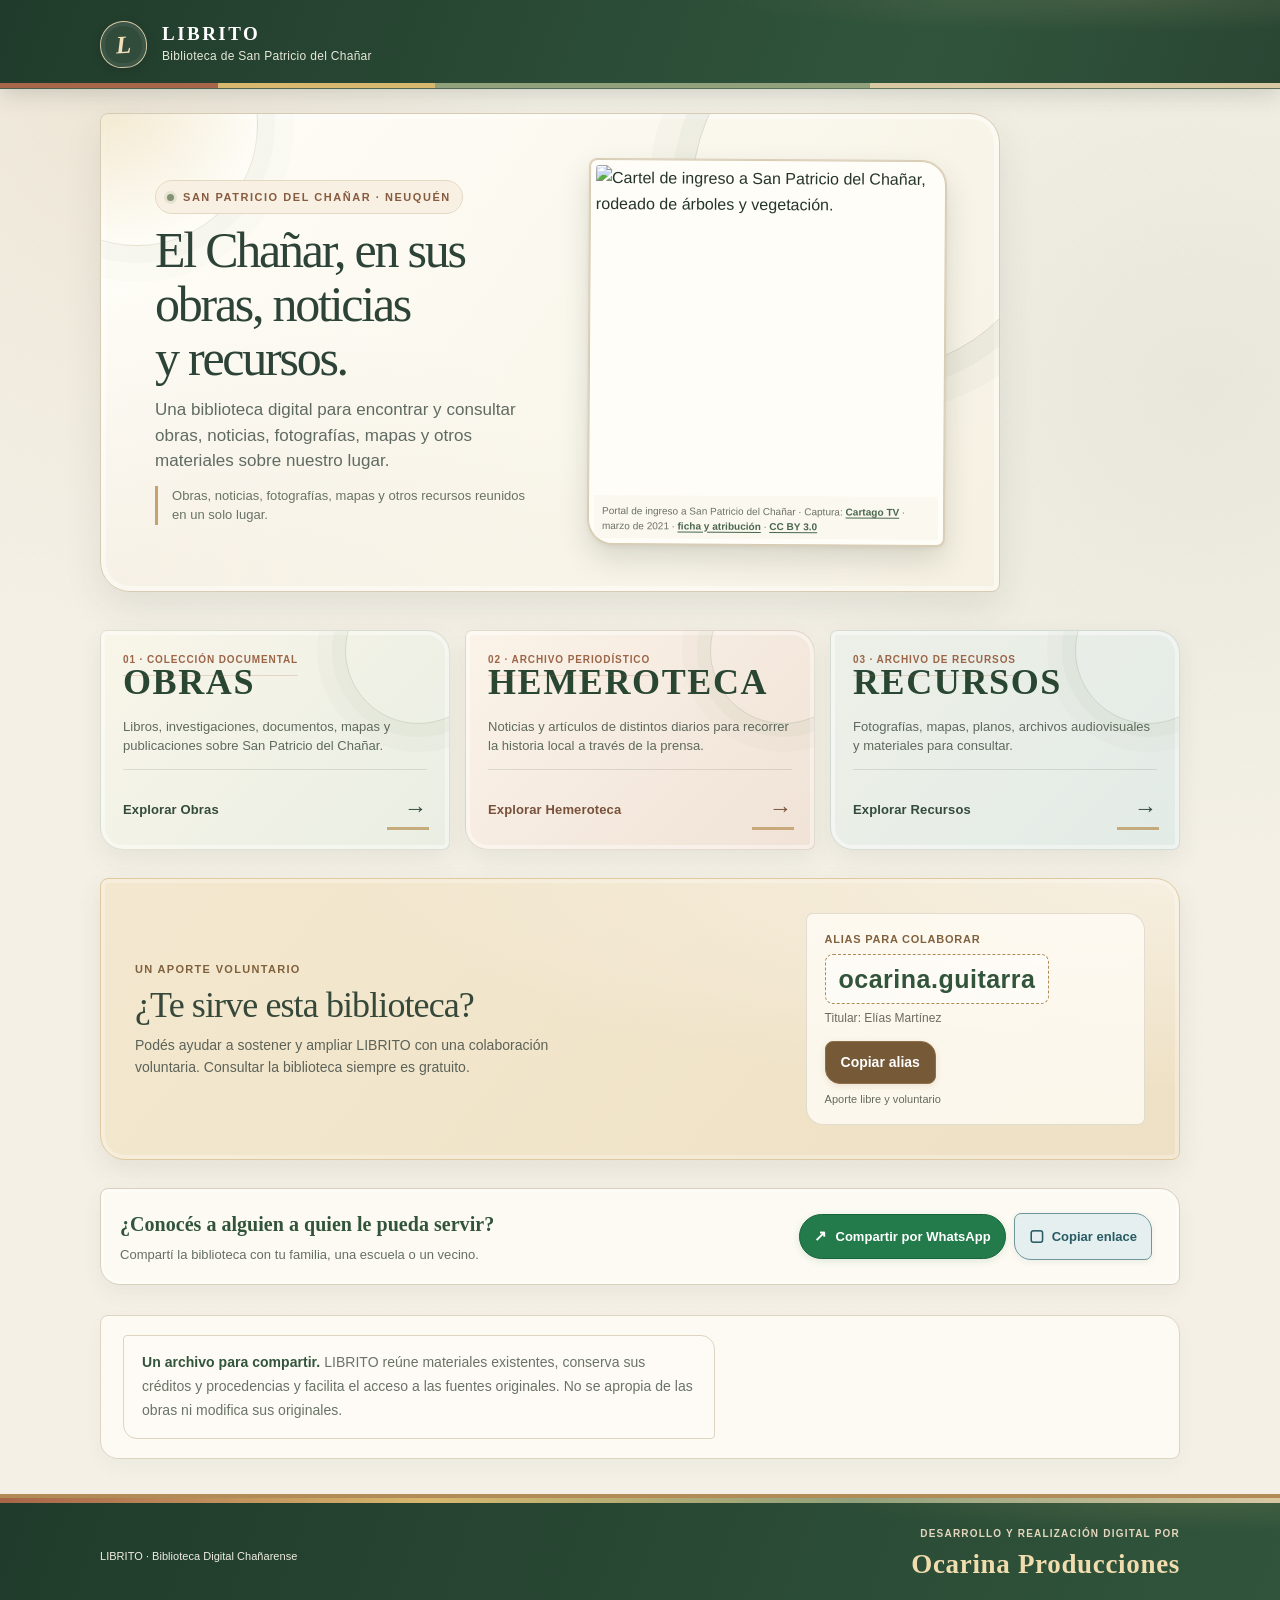
==== index.html @ 93646cc9 "Quitar sección de uso escolar de la portada" ====
<!doctype html>
<html lang="es">
<head>
<meta charset="utf-8">
<meta name="viewport" content="width=device-width, initial-scale=1">
<meta name="theme-color" content="#f3efe4">
<meta name="description" content="LIBRITO reúne obras, noticias, fotografías, mapas y otros recursos sobre San Patricio del Chañar. Un archivo abierto para familias, escuelas y comunidad.">
<meta property="og:type" content="website">
<meta property="og:locale" content="es_AR">
<meta property="og:site_name" content="LIBRITO · Biblioteca Digital Chañarense">
<meta property="og:title" content="LIBRITO · Biblioteca de San Patricio del Chañar">
<meta property="og:description" content="Documentos, investigaciones, mapas y memoria periodística de San Patricio del Chañar, reunidos en un solo lugar.">
<meta property="og:url" content="https://eliasmartinezcultural-glitch.github.io/LIBRITO/">
<meta property="og:image" content="https://upload.wikimedia.org/wikipedia/commons/b/bf/San_Patricio_del_Cha%C3%B1ar.png">
<meta name="twitter:card" content="summary_large_image">
<meta name="color-scheme" content="light">
<title>LIBRITO · Biblioteca de San Patricio del Chañar</title>
<link rel="stylesheet" href="web/estilos.css?v=20261119-recursos2">
</head>
<body class="inicio">
<a class="salto" href="#contenido">Saltar al contenido</a>
<header class="encabezado"><div class="contenedor encabezado-interior">
<a class="marca" href="./" aria-label="LIBRITO, inicio"><span class="marca-dibujo" aria-hidden="true">L</span><span><strong>LIBRITO</strong><small>Biblioteca de San Patricio del Chañar</small></span></a>
</div></header>
<main class="contenedor" id="contenido">
<section class="presentacion inicio-presentacion" aria-labelledby="titulo-principal">
<div class="inicio-hero-grid">
<div class="inicio-hero-copy">
<p class="lugar">SAN PATRICIO DEL CHAÑAR · NEUQUÉN</p>
<h1 id="titulo-principal">El Chañar, en sus obras, noticias y recursos.</h1>
<p class="bajada">Una biblioteca digital para encontrar y consultar obras, noticias, fotografías, mapas y otros materiales sobre nuestro lugar.</p>
<p class="inicio-hero-nota">Obras, noticias, fotografías, mapas y otros recursos reunidos en un solo lugar.</p>
</div>
<figure class="inicio-hero-foto">
<img src="https://upload.wikimedia.org/wikipedia/commons/b/bf/San_Patricio_del_Cha%C3%B1ar.png" alt="Cartel de ingreso a San Patricio del Chañar, rodeado de árboles y vegetación." width="1360" height="675" fetchpriority="high" decoding="async">
<figcaption>Portal de ingreso a San Patricio del Chañar · Captura: <a href="https://www.youtube.com/watch?v=_CvmXUvndnc&amp;t=220s" target="_blank" rel="noopener">Cartago TV</a> · marzo de 2021 · <a href="https://commons.wikimedia.org/wiki/File:San_Patricio_del_Chañar.png" target="_blank" rel="noopener">ficha y atribución</a> · <a href="https://creativecommons.org/licenses/by/3.0/" target="_blank" rel="noopener">CC BY 3.0</a></figcaption>
</figure>
</div>
</section>

<nav class="puertas puertas-principales" aria-label="Elegí qué querés consultar">
<a class="puerta puerta-obras" href="obras.html">
<span class="puerta-numero">01 · COLECCIÓN DOCUMENTAL</span>
<span class="puerta-titulo">OBRAS</span>
<span class="puerta-ayuda">Libros, investigaciones, documentos, mapas y publicaciones sobre San Patricio del Chañar.</span>
<span class="puerta-entrada">Explorar Obras <span aria-hidden="true">→</span></span>
</a>
<a class="puerta puerta-hemeroteca" href="hemeroteca.html">
<span class="puerta-numero">02 · ARCHIVO PERIODÍSTICO</span>
<span class="puerta-titulo">HEMEROTECA</span>
<span class="puerta-ayuda">Noticias y artículos de distintos diarios para recorrer la historia local a través de la prensa.</span>
<span class="puerta-entrada">Explorar Hemeroteca <span aria-hidden="true">→</span></span>
</a>
<a class="puerta puerta-recursos" href="recursos.html">
<span class="puerta-numero">03 · ARCHIVO DE RECURSOS</span>
<span class="puerta-titulo">RECURSOS</span>
<span class="puerta-ayuda">Fotografías, mapas, planos, archivos audiovisuales y materiales para consultar.</span>
<span class="puerta-entrada">Explorar Recursos <span aria-hidden="true">→</span></span>
</a>
</nav>




<section class="donativo" aria-labelledby="titulo-donativo">
<div class="donativo-texto">
<p class="donativo-sobrelinea">UN APORTE VOLUNTARIO</p>
<h2 id="titulo-donativo">¿Te sirve esta biblioteca?</h2>
<p>Podés ayudar a sostener y ampliar LIBRITO con una colaboración voluntaria. Consultar la biblioteca siempre es gratuito.</p>
</div>
<div class="donativo-datos">
<span class="donativo-etiqueta">Alias para colaborar</span>
<strong class="donativo-alias" id="alias-donativo">ocarina.guitarra</strong>
<span class="donativo-titular">Titular: Elías Martínez</span>
<button class="donativo-copiar" type="button" id="copiar-alias" aria-describedby="estado-copia">Copiar alias</button>
<span class="donativo-estado" id="estado-copia" role="status" aria-live="polite">Aporte libre y voluntario</span>
</div>
</section>



<section class="compartir-portada" aria-label="Compartir LIBRITO">
  <div><strong>¿Conocés a alguien a quien le pueda servir?</strong><span>Compartí la biblioteca con tu familia, una escuela o un vecino.</span></div>
  <div class="compartir-portada-acciones"><a class="boton-compartir whatsapp" href="https://wa.me/?text=Te%20comparto%20LIBRITO%2C%20la%20Biblioteca%20Digital%20Cha%C3%B1arense.%20Re%C3%BAne%20documentos%2C%20mapas%2C%20investigaciones%20y%20noticias%20sobre%20San%20Patricio%20del%20Cha%C3%B1ar%2C%20respetando%20sus%20cr%C3%A9ditos%20y%20fuentes%20originales.%20La%20consulta%20es%20gratuita%3A%20https%3A%2F%2Feliasmartinezcultural-glitch.github.io%2FLIBRITO%2F" target="_blank" rel="noopener noreferrer">Compartir por WhatsApp</a><button class="boton-compartir copiar" type="button" data-copiar-url="https://eliasmartinezcultural-glitch.github.io/LIBRITO/">Copiar enlace</button><span class="estado-copiar" aria-live="polite"></span></div>
</section>
<section class="nota-biblioteca nota-inicio" aria-label="Cómo funciona LIBRITO">
<p><strong>Un archivo para compartir.</strong> LIBRITO reúne materiales existentes, conserva sus créditos y procedencias y facilita el acceso a las fuentes originales. No se apropia de las obras ni modifica sus originales.</p>
</section>
</main>
<footer class="pie"><div class="contenedor pie-interior"><span>LIBRITO · Biblioteca Digital Chañarense</span><span class="pie-creditos"><strong>Desarrollo y realización digital por</strong><b>Ocarina Producciones</b></span></div></footer>
<script src="web/compartir.js?v=20261119-escuelas-compartir1"></script>
<script>
(() => {
  const button = document.getElementById("copiar-alias");
  const alias = document.getElementById("alias-donativo");
  const status = document.getElementById("estado-copia");
  if (!button || !alias || !status) return;
  button.addEventListener("click", async () => {
    const value = alias.textContent.trim();
    try {
      if (navigator.clipboard && window.isSecureContext) {
        await navigator.clipboard.writeText(value);
      } else {
        const field = document.createElement("textarea");
        field.value = value;
        field.setAttribute("readonly", "");
        field.style.position = "fixed";
        field.style.opacity = "0";
        document.body.appendChild(field);
        field.select();
        const copied = document.execCommand("copy");
        field.remove();
        if (!copied) throw new Error("copy unavailable");
      }
      status.textContent = "Alias copiado. ¡Gracias por acompañar LIBRITO!";
    } catch (_) {
      status.textContent = "Podés seleccionar el alias y copiarlo manualmente.";
    }
  });
})();
</script>
</body></html>
---- web/estilos.css ----
:root{
  --papel:#f4f0e6;--papel-claro:#fbf8f0;--blanco:#fffdf8;
  --tinta:#26372d;--verde:#355c43;--verde-oscuro:#203b2b;
  --verde-suave:#e4eadf;--oliva:#788466;--tierra:#a96745;
  --tierra-claro:#f1e3d7;--oro:#d6b779;--suave:#687269;
  --linea:#ded8c9;--sombra:0 12px 32px rgba(47,57,43,.08);
  --serif:Georgia,"Times New Roman",serif;--sans:Arial,Helvetica,sans-serif
}
*{box-sizing:border-box}
html{scroll-behavior:smooth;scroll-padding-top:22px}
body{margin:0;background:var(--papel);color:var(--tinta);font:17px/1.55 var(--sans);background-image:radial-gradient(rgba(92,105,77,.075) .7px,transparent .7px);background-size:13px 13px}
a{color:var(--verde)}
button,input{font:inherit}
:focus-visible{outline:3px solid #bd754d;outline-offset:4px}
.contenedor{width:min(100% - 48px,1040px);margin-inline:auto}
.salto{position:absolute;left:-10000px;top:8px;z-index:30;padding:12px 16px;background:white;color:#111}
.salto:focus{left:8px}
.encabezado{position:relative;z-index:5;background:var(--verde-oscuro);color:white;box-shadow:0 4px 18px rgba(20,40,28,.15)}
.encabezado:after{content:"";position:absolute;left:0;right:0;bottom:0;height:4px;background:linear-gradient(90deg,var(--tierra) 0 18%,var(--oro) 18% 36%,#81906e 36% 100%)}
.encabezado-interior{min-height:82px;display:flex;align-items:center}
.marca{display:flex;align-items:center;gap:14px;color:white;text-decoration:none}
.marca-dibujo{width:48px;height:48px;border:1px solid rgba(245,232,203,.75);border-radius:15px 15px 15px 4px;display:grid;place-items:center;color:#f3dfb9;font:italic 31px var(--serif);box-shadow:inset 0 0 0 4px rgba(255,255,255,.06);transform:rotate(-3deg)}
.marca strong{display:block;font:700 24px/1 var(--serif);letter-spacing:.09em}
.marca small{display:block;margin-top:5px;color:#e0e8dd;font-size:12px;letter-spacing:.025em}
.presentacion{position:relative;isolation:isolate;overflow:hidden;margin:30px 0 22px;padding:clamp(30px,6vw,66px);border:1px solid #d7d0bd;border-radius:5px 34px 5px 34px;background:linear-gradient(115deg,rgba(255,253,247,.97),rgba(246,241,226,.92)),var(--papel-claro);box-shadow:var(--sombra)}
.presentacion:before{content:"";position:absolute;z-index:-1;right:-55px;top:-105px;width:360px;height:360px;border:1px solid rgba(80,105,75,.16);border-radius:50%;box-shadow:0 0 0 22px rgba(80,105,75,.035),0 0 0 48px rgba(80,105,75,.025)}
.presentacion:after{content:"";position:absolute;z-index:-1;right:45px;bottom:-75px;width:180px;height:180px;border-radius:50%;background:radial-gradient(circle at 35% 35%,rgba(214,183,121,.27),rgba(214,183,121,0) 70%)}
.lugar,.sobrelinea{margin:0 0 10px;color:var(--tierra);font-size:11px;font-weight:800;letter-spacing:.16em}
h1,h2,h3,p{margin-top:0}
h1{max-width:720px;margin-bottom:16px;color:var(--verde-oscuro);font:normal clamp(38px,6vw,62px)/1.04 var(--serif);letter-spacing:-.035em}
.bajada{max-width:620px;margin-bottom:17px;color:#566257;font:normal clamp(16px,2vw,19px)/1.6 var(--sans)}
.regla{max-width:680px;margin:0;padding:12px 16px;border-left:3px solid var(--tierra);border-radius:0 10px 10px 0;background:rgba(233,225,207,.55);color:#4f5d52;font-size:13px}
.puertas{display:grid;grid-template-columns:repeat(4,minmax(0,1fr));gap:13px;padding:0 0 34px}
.puerta{position:relative;overflow:hidden;min-height:142px;padding:18px 17px 16px;border:1px solid #dcd4c3;border-radius:5px 20px 5px 20px;background:var(--blanco);color:var(--tinta);text-decoration:none;display:flex;flex-direction:column;align-items:flex-start;justify-content:flex-end;box-shadow:0 5px 16px rgba(47,57,43,.045);transition:transform .2s,box-shadow .2s,border-color .2s}
.puerta:before{content:"";position:absolute;right:-23px;top:-29px;width:95px;height:95px;border:1px solid rgba(77,105,76,.18);border-radius:50%;box-shadow:0 0 0 10px rgba(77,105,76,.035),0 0 0 22px rgba(77,105,76,.025)}
.puerta:after{content:"↗";position:absolute;right:15px;bottom:14px;color:#9b7857;font-size:18px;opacity:.75}
.puerta:hover{transform:translateY(-4px);box-shadow:0 13px 25px rgba(47,57,43,.1);border-color:#a8b29e}
.puerta-numero{position:absolute;top:15px;left:17px;color:var(--tierra);font-size:11px;font-weight:800;letter-spacing:.12em}
.puerta-titulo{margin-top:8px;color:var(--verde-oscuro);font:normal clamp(21px,2.5vw,27px)/1.1 var(--serif)}
.puerta-ayuda{max-width:145px;margin-top:6px;color:var(--suave);font-size:12px;line-height:1.35}
.puerta:nth-child(2){background:linear-gradient(145deg,#f8f0e3,#fffdf8)}
.puerta:nth-child(3){background:linear-gradient(145deg,#edf1e8,#fffdf8)}
.puerta:nth-child(4){background:linear-gradient(145deg,#f3e7dc,#fffdf8)}
.coleccion{padding:35px 0 48px;border-top:1px solid rgba(185,174,151,.6)}
.titulo-coleccion{display:flex;align-items:end;justify-content:space-between;gap:14px;margin-bottom:19px}
.sobrelinea{margin-bottom:6px;font-size:10px}
h2{margin:0;color:var(--verde-oscuro);font:normal clamp(30px,4vw,42px)/1.12 var(--serif);letter-spacing:-.025em}
.cantidad{display:flex;align-items:baseline;gap:6px;margin:0 0 2px;padding:8px 14px;border:1px solid var(--linea);border-radius:30px;background:var(--blanco);color:var(--suave);white-space:nowrap}
.cantidad strong{color:var(--verde);font:normal 27px/1 var(--serif)}
.cantidad span{font-size:11px}
.buscador-zona,.hemeroteca-filtros{padding:18px 19px;background:linear-gradient(120deg,#e8ebdf,#f0ecdf);border:1px solid #d4d9ca;border-radius:5px 18px 5px 18px;margin-bottom:15px}
.buscador-zona label,.hemeroteca-filtros label{display:block;margin-bottom:8px;color:var(--verde-oscuro);font:normal 19px var(--serif)}
.buscador-fila{display:flex;gap:8px}
.buscador-zona input,.hemeroteca-filtros input{width:100%;min-width:0;min-height:54px;padding:12px 16px;border:1px solid #c7cdbf;border-radius:9px;background:var(--blanco);color:var(--tinta);font-size:16px;box-shadow:inset 0 1px 2px rgba(30,50,30,.04)}
.buscador-zona input:focus,.hemeroteca-filtros input:focus{border-color:var(--verde);outline:3px solid rgba(83,117,84,.15)}
.buscador-zona input::placeholder,.hemeroteca-filtros input::placeholder{color:#7a8378;opacity:1}
.limpiar{min-width:82px;min-height:50px;padding:7px 12px;border:1px solid var(--verde);border-radius:9px;background:var(--blanco);color:var(--verde-oscuro);font-size:13px;font-weight:700;cursor:pointer}
.ayuda-busqueda{margin:7px 0 0;color:var(--suave);font-size:12px}
.contador,.hemeroteca-contador{margin:0 0 12px;color:var(--suave);font-size:12px}
.lista-documentos,.hemeroteca-lista{display:grid;grid-template-columns:repeat(2,minmax(0,1fr));gap:13px}
.grupo-titulo{grid-column:1/-1;margin:14px 0 -7px;padding:14px 0 0;color:var(--verde-oscuro);font:normal 28px/1.15 var(--serif);scroll-margin-top:15px}
.grupo-titulo:before{content:"";display:inline-block;width:23px;height:3px;margin:0 10px 7px 0;background:var(--tierra)}
.grupo-titulo.grupo-externo{margin-top:25px;padding-top:23px;border-top:1px solid var(--linea)}
.grupo-ayuda{grid-column:1/-1;margin:0 0 3px;color:var(--suave);font-size:13px}
.documento,.noticia{position:relative;min-width:0;padding:20px 19px 18px;background:var(--blanco);border:1px solid #e0dacd;border-radius:5px 18px 5px 18px;box-shadow:0 5px 18px rgba(47,57,43,.045);transition:transform .18s,box-shadow .18s}
.documento:hover,.noticia:hover{transform:translateY(-2px);box-shadow:0 12px 25px rgba(47,57,43,.09)}
.documento{border-top:3px solid var(--verde)}
.noticia{border-top:3px solid var(--tierra)}
.documento-meta,.noticia-meta{margin:0 0 9px;color:var(--tierra);font-size:10px;font-weight:800;letter-spacing:.08em;text-transform:uppercase}
.documento-titulo,.noticia h3{margin:0 0 8px;color:var(--verde-oscuro);font:normal 23px/1.18 var(--serif);overflow-wrap:anywhere}
.documento-firma{margin:0 0 8px;color:#667268;font-size:12px}
.documento-descripcion,.noticia p{margin:0 0 12px;color:#465349;font-size:13px;line-height:1.55}
.estado-acceso{margin:0 0 10px;font-size:11px;font-weight:700}
.estado-acceso.local{color:#28543a}.estado-acceso.externo{color:#80573e}
.documento-acciones{display:flex;flex-wrap:wrap;gap:8px}
.accion{display:inline-flex;align-items:center;justify-content:center;min-height:44px;padding:10px 16px;border:1px solid var(--verde);border-radius:8px;background:var(--verde);color:white;text-align:center;text-decoration:none;font-size:13px;line-height:1.25;font-weight:700;transition:background .15s,transform .15s}
.accion:hover{background:var(--verde-oscuro);transform:translateY(-1px)}
.documento-detalle{margin-top:12px;padding-top:9px;border-top:1px solid #e8e2d7}
.documento-detalle summary{min-height:34px;display:flex;align-items:center;cursor:pointer;color:#435447;font-size:12px;font-weight:700}
.documento-detalle p{margin:6px 0 0;color:var(--suave);font-size:12px;line-height:1.5;overflow-wrap:anywhere}
.documento-detalle a{color:var(--verde);font-weight:700;text-underline-offset:3px}
.estado{grid-column:1/-1;margin:0;padding:25px 18px;background:var(--blanco);border:1px dashed #cfc8b8;border-radius:6px 18px 6px 18px;color:var(--suave);font-size:14px;text-align:center}
.estado strong{display:block;margin-bottom:5px;color:var(--verde-oscuro);font:normal 21px var(--serif)}
.estado p{margin:0}
.reintentar{min-height:44px;margin-top:12px;padding:8px 16px;border:0;border-radius:8px;background:var(--verde);color:white;font-weight:700;cursor:pointer}
.hemeroteca{position:relative;margin-top:5px;padding:39px 0 43px;border-top:1px solid rgba(185,174,151,.7);scroll-margin-top:15px}
.hemeroteca:before{content:"";position:absolute;z-index:-1;inset:15px -24px 0;border-radius:5px 30px 5px 30px;background:linear-gradient(130deg,rgba(238,226,210,.65),rgba(248,244,234,.25))}
.hemeroteca-intro{max-width:690px;margin:10px 0 18px;color:var(--suave);font-size:14px}
.hemeroteca-filtros{margin-top:14px;background:linear-gradient(120deg,#f0e4d8,#f5eee4);border-color:#e0cdbd}
.hemeroteca-lista{grid-template-columns:repeat(2,minmax(0,1fr))}
.hemeroteca-nota{margin:16px 0 0;padding:12px 15px;border-left:3px solid var(--tierra);background:rgba(255,253,248,.72);color:var(--suave);font-size:12px;line-height:1.55}
.nota-biblioteca{padding:18px 0 27px;border-top:1px solid var(--linea)}
.nota-biblioteca p{max-width:780px;margin:0;padding:15px 18px;border:1px solid #ddd4c2;border-radius:4px 14px 4px 14px;background:rgba(255,253,248,.72);color:var(--suave);font-size:12px;line-height:1.55}
.nota-biblioteca strong{color:var(--verde-oscuro)}
.pie{position:relative;background:var(--verde-oscuro);color:white}
.pie:before{content:"";display:block;height:4px;background:linear-gradient(90deg,var(--tierra),var(--oro),#81906e)}
.pie-interior{min-height:72px;display:flex;align-items:center;justify-content:space-between;gap:8px;flex-wrap:wrap;padding-block:14px}
.pie-interior span{font-size:11px;color:#e9eee7}
.sin-script{margin:0;padding:15px;background:white;color:#222;text-align:center}
[hidden]{display:none!important}
@media(max-width:760px){
 .contenedor{width:min(100% - 32px,640px)}
 .presentacion{margin:20px 0 16px;padding:30px 25px;border-radius:5px 24px 5px 24px}
 .presentacion:before{right:-140px}
 h1{font-size:clamp(36px,8vw,49px)}
 .puertas{grid-template-columns:repeat(2,minmax(0,1fr));gap:10px;padding-bottom:27px}
 .puerta{min-height:125px;padding:15px}
 .puerta-titulo{font-size:24px}
 .coleccion{padding:29px 0 36px}
 .lista-documentos,.hemeroteca-lista{grid-template-columns:1fr}
 .documento,.noticia{padding:18px 17px}
 .documento-titulo,.noticia h3{font-size:22px}
 .hemeroteca{padding:31px 0 35px}
 .hemeroteca:before{inset:12px -12px 0}
}
@media(max-width:390px){
 .contenedor{width:calc(100% - 26px)}
 .encabezado-interior{min-height:72px}
 .marca-dibujo{width:42px;height:42px}
 .marca strong{font-size:22px}
 .marca small{font-size:11px}
 .presentacion{padding:25px 19px}
 h1{font-size:36px}
 .bajada{font-size:15px}
 .regla{font-size:12px;padding:10px 12px}
 .puerta{min-height:116px;padding:13px}
 .puerta-titulo{font-size:21px}
 .puerta-ayuda{font-size:11px}
 .titulo-coleccion{align-items:flex-start;flex-direction:column;gap:9px}
 .cantidad{padding:6px 12px}
 .buscador-zona,.hemeroteca-filtros{padding:14px}
 .buscador-fila{gap:5px}
 .buscador-zona input,.hemeroteca-filtros input{min-height:50px;padding-inline:12px;font-size:15px}
 .limpiar{min-width:70px}
 .documento-acciones{display:grid;grid-template-columns:1fr}
 .accion{width:100%;min-height:46px}
 .pie-interior{align-items:flex-start;flex-direction:column;gap:3px}
}
@media(prefers-reduced-motion:reduce){html{scroll-behavior:auto}*,*:before,*:after{transition:none!important;scroll-behavior:auto!important}}
@media print{
 body{background:white;color:black}
 .encabezado,.presentacion,.puertas,.buscador-zona,.hemeroteca-filtros,.contador,.hemeroteca-contador,.nota-biblioteca,.pie,.documento-acciones{display:none!important}
 .coleccion,.hemeroteca{padding:0}
 .documento,.noticia{break-inside:avoid;border:1px solid #999;margin-bottom:8px;box-shadow:none}
 .documento-detalle{display:block}
}

/* Arquitectura de dos secciones: portada y espacios independientes */
.encabezado-interior{justify-content:space-between;gap:14px}
.volver{display:inline-flex;align-items:center;justify-content:center;min-height:42px;padding:8px 14px;border:1px solid rgba(255,255,255,.35);border-radius:7px;color:#fff;text-decoration:none;font-size:13px;font-weight:700}
.volver:hover{background:rgba(255,255,255,.1)}
.inicio-presentacion{margin-top:34px;padding-block:clamp(38px,7vw,78px)}
.puertas-principales{grid-template-columns:repeat(2,minmax(0,1fr));gap:18px;padding:0 0 34px}
.puertas-principales .puerta{min-height:245px;padding:28px;border-radius:7px 30px 7px 30px}
.puertas-principales .puerta-titulo{font-size:clamp(34px,5vw,48px);margin-top:12px}
.puertas-principales .puerta-ayuda{max-width:300px;font-size:15px;line-height:1.5}
.puertas-principales .puerta-numero{top:25px;left:28px}
.puerta-entrada{display:flex;align-items:center;gap:10px;margin-top:19px;color:var(--verde);font-size:14px;font-weight:800}
.puerta-entrada span{font-size:22px;transition:transform .18s}
.puerta:hover .puerta-entrada span{transform:translateX(5px)}
.puertas-principales .puerta:after{right:26px;bottom:24px;font-size:22px;opacity:.2}
.puerta-obras{background:linear-gradient(135deg,#f8f4e9,#e9eee4)!important}
.puerta-hemeroteca{background:linear-gradient(135deg,#f7eee4,#efe2d7)!important}
.nota-inicio{margin:10px 0 34px}
.pagina-seccion{max-width:920px}
.cabecera-seccion{margin:30px 0 8px;padding:34px 0 27px;border-bottom:1px solid var(--linea)}
.cabecera-seccion h1{margin-bottom:12px;font-size:clamp(42px,7vw,60px)}
.cabecera-seccion .bajada{max-width:700px}
.pagina-seccion .coleccion{border-top:0;padding-top:28px}
.pagina-seccion .hemeroteca{margin-top:0;padding-top:28px}
.seccion-hemeroteca .cabecera-hemeroteca{border-bottom-color:#dfcbb9}
.seccion-hemeroteca .hemeroteca-filtros{background:linear-gradient(120deg,#f0e4d8,#f7f0e7);border-color:#e0cdbd}
.seccion-hemeroteca .noticia{background:#fffdfa}
.pie-interior a{color:#f3dfb9;text-underline-offset:3px}
@media(max-width:650px){
 .inicio-presentacion{margin-top:20px}
 .puertas-principales{grid-template-columns:1fr;gap:11px}
 .puertas-principales .puerta{min-height:190px;padding:23px}
 .puertas-principales .puerta-numero{top:20px;left:23px}
 .puertas-principales .puerta-titulo{font-size:36px}
 .puertas-principales .puerta-ayuda{font-size:14px}
 .cabecera-seccion{margin-top:20px;padding:25px 0 22px}
 .volver{min-height:38px;padding:7px 10px;font-size:12px}
}

/* Personalización cromática sutil: conserva la estructura y la composición existentes. */
.seccion-obras .documento{border-color:#e5dece;background:linear-gradient(180deg,#fffdf8 0%,#fffefa 100%)}
.seccion-obras .documento:nth-of-type(4n+1){border-top-color:#6e8664}
.seccion-obras .documento:nth-of-type(4n+2){border-top-color:#b47b55}
.seccion-obras .documento:nth-of-type(4n+3){border-top-color:#b5a06b}
.seccion-obras .documento:nth-of-type(4n){border-top-color:#7d9991}
.seccion-obras .grupo-titulo:before{background:linear-gradient(90deg,var(--tierra),var(--oro))}
.seccion-hemeroteca .noticia{border-color:#e4d9cc;background:linear-gradient(180deg,#fffdfa 0%,#fffaf4 100%)}
.seccion-hemeroteca .noticia:nth-of-type(3n+1){border-top-color:#a96745}
.seccion-hemeroteca .noticia:nth-of-type(3n+2){border-top-color:#8a9a75}
.seccion-hemeroteca .noticia:nth-of-type(3n){border-top-color:#c39b62}
.seccion-hemeroteca .noticia-meta{color:#946044}

/* Acabado editorial de la colección de Obras: solo presentación, sin cambios funcionales. */
.seccion-obras .cabecera-seccion{position:relative}
.seccion-obras .cabecera-seccion:after{content:"";display:block;width:86px;height:3px;margin-top:20px;border-radius:3px;background:linear-gradient(90deg,var(--tierra),var(--oro),var(--oliva))}
.seccion-obras .documento{background:linear-gradient(155deg,#fffefa 0%,#fffdf8 72%,#f8f5ec 100%);border-radius:7px 20px 7px 20px}
.seccion-obras .documento-meta{display:inline-flex;max-width:100%;padding:5px 9px;border:1px solid #e8decd;border-radius:30px;background:#f7f0e4;color:#875b40;letter-spacing:.055em}
.seccion-obras .documento:has(.estado-acceso.local){border-left:4px solid #6e8664;background:linear-gradient(145deg,#f0f5eb 0%,#fffdf8 78%)}
.seccion-obras .documento:focus-within{outline:2px solid rgba(110,134,100,.38);outline-offset:2px}
.seccion-obras .estado-acceso{display:inline-block;padding:5px 9px;border-radius:30px;background:#edf1e8}
.seccion-obras .estado-acceso.externo{background:#f5eee5;color:#80573e}
.seccion-obras .estado-acceso.local{background:#e5eee0;color:#28543a}
.seccion-obras .grupo-ayuda{padding:8px 12px;border-left:2px solid #c7b58f;border-radius:0 8px 8px 0;background:rgba(248,245,236,.8)}
@media(max-width:650px){
 .seccion-obras .documento{padding:19px 17px}
 .seccion-obras .documento-meta{font-size:10px}
}

/* Hemeroteca cronológica: presentación anual y tarjetas preparadas para imágenes autorizadas. */
.seccion-hemeroteca .hemeroteca-lista{position:relative;grid-template-columns:repeat(2,minmax(0,1fr));gap:15px}
.seccion-hemeroteca .hemeroteca-anio{grid-column:1/-1;position:relative;margin:24px 0 -2px;padding:13px 16px 13px 22px;border-left:4px solid var(--tierra);border-bottom:1px solid #dfd3c4;border-radius:0 12px 0 0;background:linear-gradient(90deg,#efe5d9 0%,rgba(248,244,236,.55) 75%,transparent 100%);color:var(--verde-oscuro);font:normal 29px/1.1 var(--serif);letter-spacing:-.02em;scroll-margin-top:12px}
.seccion-hemeroteca .hemeroteca-anio:first-child{margin-top:5px}
.seccion-hemeroteca .noticia{display:flex;flex-direction:column;align-items:flex-start;min-height:100%;padding:19px 19px 18px;border-radius:6px 18px 6px 18px;background:linear-gradient(155deg,#fffefa 0%,#fffaf4 100%)}
.seccion-hemeroteca .noticia h3{font-size:24px;line-height:1.16}
.seccion-hemeroteca .noticia>p:not(.noticia-meta){flex:1}
.seccion-hemeroteca .noticia-imagen{width:100%;margin:0 0 14px;overflow:hidden;border:1px solid #e4d9cc;border-radius:5px 13px 5px 13px;background:#eee8dc}
.seccion-hemeroteca .noticia-imagen img{display:block;width:100%;aspect-ratio:16/9;object-fit:cover}
.seccion-hemeroteca .noticia-imagen figcaption{padding:6px 9px;color:#687269;font-size:10px;line-height:1.35}
.seccion-hemeroteca .noticia .accion{margin-top:4px}
.seccion-hemeroteca .noticia:focus-within{outline:2px solid rgba(169,103,69,.35);outline-offset:2px}
@media(max-width:760px){
 .seccion-hemeroteca .hemeroteca-lista{grid-template-columns:1fr;gap:12px}
 .seccion-hemeroteca .hemeroteca-anio{margin-top:18px;font-size:26px;padding:12px 13px 12px 17px}
 .seccion-hemeroteca .noticia h3{font-size:23px}
}
@media(max-width:390px){
 .seccion-hemeroteca .noticia{padding:17px 15px}
 .seccion-hemeroteca .noticia-meta{font-size:9px;line-height:1.45}
}
@media print{
 .seccion-hemeroteca .hemeroteca-anio{break-after:avoid;background:white}
 .seccion-hemeroteca .noticia-imagen{max-width:100%;break-inside:avoid}
}

/* Presentación fotográfica opcional para fichas de Obras: la imagen solo aparece si el registro aporta una URL segura. */
.seccion-obras .documento-imagen{width:100%;margin:0 0 14px;overflow:hidden;border:1px solid #e4dece;border-radius:6px 15px 6px 15px;background:#eee9de}
.seccion-obras .documento-imagen img{display:block;width:100%;aspect-ratio:16/9;object-fit:cover}
.seccion-obras .documento-imagen figcaption{padding:6px 9px;color:#687269;font-size:10px;line-height:1.4}
.seccion-obras .documento-imagen img:not([src]){display:none}
@media(max-width:650px){.seccion-obras .documento-imagen{margin-bottom:12px}}
@media print{.seccion-obras .documento-imagen{break-inside:avoid}}

/* Más información por ficha: lectura ampliada sin añadir pantallas ni alterar la estructura global. */
.seccion-obras .documento-tematica{margin:0 0 9px;padding-left:10px;border-left:2px solid #c9b58f;color:#657164;font-size:12px;line-height:1.45}
.seccion-obras .documento-detalle p{overflow-wrap:anywhere}
.seccion-hemeroteca .noticia-etiquetas{display:flex;flex-wrap:wrap;gap:6px;margin:1px 0 13px}
.seccion-hemeroteca .noticia-etiquetas span{display:inline-flex;align-items:center;min-height:25px;padding:4px 8px;border:1px solid #e6d9c9;border-radius:30px;background:#f8f0e7;color:#775b46;font-size:10px;line-height:1.2}
.seccion-hemeroteca .noticia-detalle{width:100%;margin-top:9px;padding-top:8px;border-top:1px solid #e9dfd3}
.seccion-hemeroteca .noticia-detalle summary{min-height:34px;display:flex;align-items:center;cursor:pointer;color:#655b50;font-size:12px;font-weight:700}
.seccion-hemeroteca .noticia-detalle p{margin:5px 0;color:#697167;font-size:11px;line-height:1.5}
@media(max-width:650px){
 .seccion-hemeroteca .noticia-etiquetas{gap:5px}
 .seccion-hemeroteca .noticia-etiquetas span{font-size:10px}
}
@media print{
 .seccion-hemeroteca .noticia-detalle{display:block}
}


/* Edición de archivo y materiales breves: jerarquía visual, lectura clara y consulta responsable.
   Solo presentación CSS; no modifica el HTML, los datos ni el comportamiento de LIBRITO. */
.seccion-obras .documento{
  position:relative;
  box-shadow:0 6px 18px rgba(47,57,43,.055);
}
.seccion-obras .documento-meta{
  display:inline-flex;
  align-items:center;
  max-width:100%;
  min-height:25px;
  margin-bottom:11px;
  padding:5px 10px;
  border:1px solid #e5ddcc;
  border-radius:30px;
  background:linear-gradient(110deg,#f7f1e5,#f0f1e8);
  color:#76583f;
  font-size:10px;
  font-weight:800;
  letter-spacing:.045em;
  line-height:1.3;
  text-transform:none;
}
.seccion-obras .documento-titulo{
  max-width:34ch;
  text-wrap:pretty;
}
.seccion-obras .documento-descripcion{
  font-size:13.5px;
  line-height:1.62;
}
.seccion-obras .documento-firma{
  padding-bottom:9px;
  border-bottom:1px solid rgba(222,216,201,.7);
}
.seccion-obras .documento-detalle{
  margin-top:14px;
  padding:9px 11px 7px;
  border:1px solid #e8e1d4;
  border-radius:8px 13px 8px 13px;
  background:rgba(247,244,235,.62);
}
.seccion-obras .documento-detalle summary{
  color:#53634f;
  font-size:12px;
}
.seccion-obras .documento-detalle p{
  font-size:11.5px;
  line-height:1.58;
}
.seccion-obras .documento:focus-within{
  outline:2px solid rgba(110,134,100,.35);
  outline-offset:3px;
}
@media(max-width:650px){
  .seccion-obras .documento-meta{font-size:10px;min-height:27px}
  .seccion-obras .documento-descripcion{font-size:13.5px;line-height:1.65}
  .seccion-obras .documento-detalle{padding-inline:10px}
}
@media print{
  .seccion-obras .documento-meta{background:white;border:1px solid #aaa}
  .seccion-obras .documento-detalle{background:white;border:1px solid #aaa}
}


/* LIBRITO · Curaduría visual editorial 2026
   Capa exclusivamente visual: conserva puertas, navegación, buscadores y motores. */
:root{
  --papel:#f3efe4;--papel-claro:#fbf9f2;--blanco:#fffdf8;
  --tinta:#2d352e;--verde:#45664f;--verde-oscuro:#294538;
  --verde-suave:#e6ece3;--oliva:#87927a;--tierra:#a66f52;
  --tierra-claro:#f1e5da;--oro:#c8aa73;--suave:#6c756c;
  --linea:#ded8c9;--sombra:0 14px 34px rgba(42,57,45,.075);
}
body{
  background-color:var(--papel);
  background-image:linear-gradient(rgba(255,253,248,.35),rgba(255,253,248,.35)),radial-gradient(rgba(92,105,77,.055) .65px,transparent .65px);
  background-size:auto,15px 15px;
}
.encabezado{
  background:linear-gradient(112deg,#263f34 0%,#315342 58%,#3b5c48 100%);
  box-shadow:0 5px 22px rgba(28,48,35,.13);
}
.encabezado:after{height:3px;background:linear-gradient(90deg,#a66f52 0 20%,#c8aa73 20% 39%,#8c9b80 39% 100%)}
.marca-dibujo{border-color:rgba(239,224,192,.78);color:#f0dfbd;box-shadow:inset 0 0 0 4px rgba(255,255,255,.045),0 3px 12px rgba(0,0,0,.08)}
.inicio-presentacion{max-width:800px;margin-top:clamp(30px,5vw,58px);padding-bottom:clamp(14px,2.5vw,25px)}
.inicio-presentacion h1{max-width:16ch;color:#2d4337;text-wrap:balance}
.inicio-presentacion .bajada{max-width:58ch;color:#5f6b60}
.inicio-presentacion .regla{display:inline-block;max-width:fit-content;margin-top:7px;padding:8px 12px;border-left:3px solid var(--oro);border-radius:0 8px 8px 0;background:rgba(255,253,248,.64)}
.foto-portada{position:relative;margin:10px 0 30px;overflow:hidden;border:1px solid rgba(89,93,72,.18);border-radius:7px 22px 7px 22px;background:#e4e1d4;box-shadow:0 15px 34px rgba(48,58,44,.12)}
.foto-portada img{display:block;width:100%;height:clamp(190px,31vw,320px);object-fit:cover;object-position:center 54%}
.foto-portada figcaption{display:flex;flex-wrap:wrap;justify-content:space-between;gap:5px 16px;padding:9px 13px 10px;background:linear-gradient(90deg,#fbf8ef,#f4efe4);color:#687167;font-size:10px;line-height:1.45}
.foto-portada figcaption span:first-child{color:#465b49;font-family:var(--serif);font-size:13px;font-weight:700}
.foto-portada figcaption a{color:#72563f;text-underline-offset:2px}
.puertas-principales .puerta{border:1px solid rgba(89,98,77,.13);box-shadow:0 7px 20px rgba(50,60,46,.045);transition:transform .18s ease,box-shadow .18s ease,border-color .18s ease}
.puertas-principales .puerta:hover{transform:translateY(-3px);box-shadow:0 13px 28px rgba(50,60,46,.095);border-color:rgba(89,98,77,.25)}
.puerta-obras{background:linear-gradient(135deg,#f8f5eb,#e8eee4)!important}
.puerta-hemeroteca{background:linear-gradient(135deg,#faf3e9,#efe2d7)!important}
.seccion-obras .documento,.seccion-hemeroteca .noticia{box-shadow:0 5px 17px rgba(48,57,44,.045);transition:box-shadow .16s ease,border-color .16s ease}
.seccion-obras .documento:hover,.seccion-hemeroteca .noticia:hover{box-shadow:0 10px 25px rgba(48,57,44,.085)}
.seccion-obras .cabecera-seccion h1,.seccion-hemeroteca .cabecera-seccion h1{color:#30483a}
.seccion-hemeroteca .hemeroteca-anio{background:linear-gradient(90deg,#eee5d9 0%,rgba(248,244,236,.58) 75%,transparent 100%)}
.pie{background:#294538}
@media(max-width:650px){
 .inicio-presentacion{margin-top:24px}
 .foto-portada{margin:5px 0 22px;border-radius:6px 16px 6px 16px}
 .foto-portada img{height:clamp(175px,54vw,235px);object-position:center}
 .foto-portada figcaption{padding:8px 10px}
 .foto-portada figcaption span:last-child{font-size:9px}
}
@media(prefers-reduced-motion:reduce){.puertas-principales .puerta,.seccion-obras .documento,.seccion-hemeroteca .noticia{transition:none}}
@media print{.foto-portada{box-shadow:none}.foto-portada img{height:auto;max-height:190px}}


/* Contadores de colección: cifras reales cargadas desde los índices JSON. */
.cantidad{
  min-width:112px;
  justify-content:center;
  gap:8px;
  padding:9px 15px 10px;
  border:1px solid rgba(105,119,91,.25);
  border-radius:8px 18px 8px 18px;
  background:linear-gradient(145deg,#fffdf7 0%,#edf1e8 100%);
  box-shadow:0 5px 16px rgba(47,57,43,.055);
}
.cantidad strong{
  color:var(--verde-oscuro);
  font:normal 34px/.95 var(--serif);
  font-variant-numeric:tabular-nums;
  letter-spacing:-.04em;
}
.cantidad span{
  max-width:70px;
  color:#657064;
  font-size:10px;
  font-weight:800;
  letter-spacing:.055em;
  line-height:1.2;
  text-transform:uppercase;
}
.contador,.hemeroteca-contador{
  min-height:36px;
  display:flex;
  align-items:center;
  margin:0 0 14px;
  padding:9px 12px;
  border-left:3px solid var(--oro);
  border-radius:0 9px 9px 0;
  background:rgba(255,253,248,.72);
  color:#5d695e;
  font-size:12px;
  line-height:1.45;
}
@media(max-width:520px){
  .titulo-coleccion{align-items:center;gap:9px}
  .cantidad{min-width:90px;padding:8px 10px;gap:6px}
  .cantidad strong{font-size:29px}
  .cantidad span{font-size:9px}
}
@media(max-width:350px){
  .cantidad{min-width:78px;padding:7px 8px}
  .cantidad strong{font-size:26px}
  .cantidad span{max-width:45px}
}
@media print{
  .cantidad,.contador,.hemeroteca-contador{background:white;box-shadow:none;border:1px solid #aaa}
}


/* LIBRITO · Sistema de experiencia ciudadana 2026
   Capa final de presentación. No altera estructura, datos ni lógica de navegación. */
:root{
  --librio-lectura:68ch;
  --librio-radio:12px;
  --librio-borde:#d9d3c5;
  --librio-foco:#9b593b;
  --librio-verde-profundo:#263f32;
}
html{scroll-padding-top:1.5rem}
body{
  color:#303a32;
  font-size:16px;
  line-height:1.65;
  -webkit-text-size-adjust:100%;
  text-rendering:optimizeLegibility;
}
.contenedor{width:min(100% - 48px,1100px)}
a{text-underline-offset:3px}
a:hover{text-decoration-thickness:2px}
:focus-visible{
  outline:3px solid var(--librio-foco);
  outline-offset:4px;
  border-radius:5px;
}
.encabezado{border-bottom:1px solid rgba(255,255,255,.12)}
.encabezado-interior{min-height:86px}
.marca{gap:15px}
.marca strong{letter-spacing:.105em}
.marca small{font-size:12px;line-height:1.35}
.presentacion,.cabecera-seccion{
  box-shadow:0 12px 30px rgba(40,54,42,.055);
}
.inicio-presentacion{
  max-width:900px;
  padding:clamp(34px,6vw,72px);
}
.inicio-presentacion h1{
  max-width:14ch;
  font-size:clamp(2.65rem,6vw,4.6rem);
  line-height:1.02;
  letter-spacing:-.045em;
}
.inicio-presentacion .bajada{
  max-width:54ch;
  font-size:clamp(1.05rem,2vw,1.25rem);
  line-height:1.65;
}
.inicio-presentacion .regla{
  max-width:62ch;
  font-size:.9rem;
  line-height:1.55;
}
.foto-portada{
  margin-top:18px;
  border-radius:8px 24px 8px 24px;
}
.foto-portada img{
  height:clamp(210px,34vw,360px);
  object-position:center 52%;
}
.foto-portada figcaption{
  align-items:center;
  gap:8px 18px;
  padding:11px 15px;
  font-size:11px;
}
.puertas-principales{
  gap:16px;
  padding-bottom:38px;
}
.puertas-principales .puerta{
  min-height:180px;
  padding:24px;
  border-radius:8px 22px 8px 22px;
}
.puertas-principales .puerta-numero{top:22px;left:24px}
.puertas-principales .puerta-titulo{font-size:clamp(28px,3vw,36px)}
.puertas-principales .puerta-ayuda{
  max-width:28ch;
  font-size:14px;
  line-height:1.5;
}
.puerta-entrada{
  display:inline-flex;
  align-items:center;
  gap:9px;
  margin-top:15px;
  color:var(--verde-oscuro);
  font-size:13px;
  font-weight:800;
}
.puerta-entrada span{font-size:19px;transition:transform .18s ease}
.puertas-principales .puerta:hover .puerta-entrada span{transform:translateX(4px)}
.nota-biblioteca{
  border-radius:8px 18px 8px 18px;
  box-shadow:0 7px 20px rgba(40,54,42,.035);
}
.nota-biblioteca p{
  max-width:76ch;
  font-size:14px;
  line-height:1.7;
}
.pagina-seccion{padding-bottom:28px}
.cabecera-seccion{
  margin:30px 0 28px;
  padding:clamp(28px,5vw,48px);
  border:1px solid var(--librio-borde);
  border-radius:8px 26px 8px 26px;
  background:linear-gradient(125deg,#fffdf7 0%,#f3efe4 100%);
}
.cabecera-seccion h1{
  margin-bottom:13px;
  font-size:clamp(2.7rem,5vw,4.2rem);
  line-height:1.02;
}
.cabecera-seccion .bajada{
  max-width:62ch;
  font-size:clamp(1rem,1.8vw,1.18rem);
  line-height:1.65;
}
.cabecera-seccion .regla{max-width:70ch}
.titulo-coleccion{
  align-items:center;
  margin-bottom:22px;
}
.titulo-coleccion h2{line-height:1.12}
.cantidad{
  min-width:126px;
  padding:10px 16px;
  border-radius:10px 20px 10px 20px;
}
.cantidad strong{font-size:38px}
.cantidad span{font-size:10px}
.buscador-zona,.hemeroteca-filtros{
  padding:22px;
  border-radius:8px 20px 8px 20px;
}
.buscador-zona label,.hemeroteca-filtros label{
  margin-bottom:10px;
  font-size:20px;
  font-weight:700;
}
.buscador-zona input,.hemeroteca-filtros input{
  min-height:58px;
  padding:14px 17px;
  border:1px solid #bfc8b9;
  border-radius:10px;
  font-size:17px;
}
.limpiar{min-height:50px;border-radius:10px}
.ayuda-busqueda{font-size:13px;line-height:1.5}
.contador,.hemeroteca-contador{
  min-height:42px;
  padding:10px 14px;
  font-size:13px;
}
.lista-documentos,.hemeroteca-lista{gap:17px}
.documento,.noticia{
  padding:23px;
  border:1px solid #ded8cb;
  border-radius:8px 20px 8px 20px;
  box-shadow:0 5px 16px rgba(40,54,42,.045);
}
.documento{border-top:4px solid #55745b}
.noticia{border-top:4px solid #b27b5b}
.documento-meta,.noticia-meta{
  font-size:11px;
  letter-spacing:.045em;
  line-height:1.5;
}
.documento-titulo,.noticia h3{
  max-width:36ch;
  margin-bottom:11px;
  font-size:clamp(1.3rem,2vw,1.55rem);
  line-height:1.22;
  letter-spacing:-.015em;
  text-wrap:pretty;
}
.documento-firma{
  font-size:13px;
  line-height:1.55;
}
.documento-descripcion,.noticia p{
  max-width:var(--librio-lectura);
  font-size:14px;
  line-height:1.72;
}
.documento-tematica{font-size:13px;line-height:1.6}
.documento-acciones{gap:10px;margin-top:5px}
.accion{
  min-height:48px;
  padding:12px 17px;
  border-radius:9px;
  font-size:14px;
  line-height:1.35;
}
.documento-detalle,.noticia-detalle{
  margin-top:15px;
  border-radius:9px 15px 9px 15px;
}
.documento-detalle summary,.noticia-detalle summary{
  min-height:42px;
  font-size:13px;
}
.documento-detalle p,.noticia-detalle p{
  font-size:12px;
  line-height:1.7;
}
.grupo-titulo{
  margin-top:22px;
  font-size:clamp(1.7rem,3vw,2rem);
}
.grupo-ayuda{
  max-width:70ch;
  font-size:13px;
  line-height:1.6;
}
.hemeroteca-anio{
  scroll-margin-top:18px;
}
.seccion-hemeroteca .hemeroteca-anio{
  margin:26px 0 2px;
  padding:13px 18px;
  border-left:4px solid var(--tierra);
  border-radius:0 12px 12px 0;
  color:#3e5143;
  font:normal 29px/1.15 var(--serif);
}
.seccion-hemeroteca .noticia-etiquetas span{
  min-height:28px;
  padding:5px 10px;
  font-size:11px;
}
.hemeroteca-nota{
  max-width:82ch;
  margin:25px 0 0;
  padding:17px 19px;
  border:1px solid #e0d7c9;
  border-radius:8px 16px 8px 16px;
  background:rgba(255,253,248,.78);
  color:#59645b;
  font-size:13px;
  line-height:1.75;
}
.hemeroteca-nota a{font-weight:700}
.pie{margin-top:35px}
.pie-interior{
  min-height:82px;
  gap:12px 24px;
  font-size:12px;
  line-height:1.5;
}
.pie-interior a{color:#f1dfbd}
.estado{
  padding:32px 22px;
  border-radius:9px 18px 9px 18px;
  font-size:15px;
  line-height:1.65;
}
.estado strong{font-size:23px}
.sin-script{
  margin:20px auto;
  width:min(100% - 32px,700px);
  padding:16px;
  border:1px solid #c8b99d;
  border-radius:9px;
  background:#fffdf8;
  color:#4b554b;
}
@media(max-width:760px){
  .contenedor{width:min(100% - 34px,680px)}
  .inicio-presentacion{padding:32px 27px}
  .puertas-principales{grid-template-columns:1fr;gap:12px}
  .puertas-principales .puerta{
    min-height:150px;
    padding:22px;
  }
  .puertas-principales .puerta-numero{top:18px;left:22px}
  .puertas-principales .puerta-titulo{font-size:31px}
  .puertas-principales .puerta-ayuda{font-size:14px}
  .cabecera-seccion{margin:22px 0;padding:28px 24px}
  .lista-documentos,.hemeroteca-lista{grid-template-columns:1fr}
  .documento,.noticia{padding:21px}
  .buscador-zona,.hemeroteca-filtros{padding:18px}
}
@media(max-width:520px){
  body{font-size:16px}
  .contenedor{width:calc(100% - 28px)}
  .encabezado-interior{min-height:72px}
  .marca-dibujo{width:41px;height:41px}
  .marca strong{font-size:21px}
  .marca small{max-width:230px;font-size:10px}
  .inicio-presentacion{margin-top:18px;padding:27px 20px}
  .inicio-presentacion h1{font-size:clamp(2.25rem,11vw,3.15rem)}
  .inicio-presentacion .bajada{font-size:16px}
  .foto-portada{margin:7px 0 19px}
  .foto-portada img{height:clamp(175px,57vw,245px)}
  .foto-portada figcaption{display:block;font-size:10px}
  .foto-portada figcaption span{display:block}
  .foto-portada figcaption span+span{margin-top:5px;line-height:1.55}
  .puertas-principales .puerta{min-height:142px;padding:20px}
  .puertas-principales .puerta-numero{left:20px}
  .puertas-principales .puerta-titulo{font-size:29px}
  .puertas-principales .puerta-ayuda{max-width:30ch;font-size:13px}
  .titulo-coleccion{align-items:flex-start;flex-direction:row;gap:10px}
  .titulo-coleccion h2{font-size:29px}
  .cantidad{min-width:90px;padding:8px 10px}
  .cantidad strong{font-size:29px}
  .cantidad span{font-size:9px}
  .buscador-zona,.hemeroteca-filtros{padding:15px}
  .buscador-zona label,.hemeroteca-filtros label{font-size:18px}
  .buscador-zona input,.hemeroteca-filtros input{min-height:54px;font-size:16px}
  .documento,.noticia{padding:18px 16px}
  .documento-titulo,.noticia h3{font-size:22px}
  .documento-descripcion,.noticia p{font-size:14px;line-height:1.7}
  .documento-acciones{display:grid;grid-template-columns:1fr}
  .accion{width:100%;min-height:50px}
  .pie-interior{align-items:flex-start;flex-direction:column;justify-content:center;padding-block:18px}
}
@media(max-width:350px){
  .contenedor{width:calc(100% - 22px)}
  .marca small{max-width:190px}
  .titulo-coleccion{gap:6px}
  .titulo-coleccion h2{font-size:26px}
  .cantidad{min-width:78px;padding:7px 8px}
  .cantidad strong{font-size:26px}
  .cantidad span{max-width:45px}
  .buscador-fila{gap:5px}
  .limpiar{min-width:66px;padding-inline:8px}
}
@media(prefers-contrast:more){
  :root{--suave:#4b554d;--linea:#aaa493}
  .documento,.noticia,.puerta,.cabecera-seccion{border-color:#8f9488}
  .documento-descripcion,.noticia p,.ayuda-busqueda{color:#303a32}
  .accion{border:2px solid #203b2b}
}
@media(prefers-reduced-motion:reduce){
  .puerta-entrada span{transition:none}
}
@media print{
  @page{size:auto;margin:16mm 14mm}
  html,body{background:#fff!important;color:#111!important;font-size:10.5pt;line-height:1.45}
  body{background-image:none!important}
  .contenedor{width:100%;max-width:none}
  .encabezado,.presentacion,.puertas,.buscador-zona,.hemeroteca-filtros,
  .contador,.hemeroteca-contador,.pie,.salto,.limpiar,.reintentar{display:none!important}
  .pagina-seccion{padding:0}
  .cabecera-seccion{
    display:block!important;
    margin:0 0 10mm;
    padding:0 0 5mm;
    border:0;
    border-bottom:2px solid #555;
    border-radius:0;
    background:#fff;
    box-shadow:none;
  }
  .cabecera-seccion .lugar{color:#333}
  .cabecera-seccion h1{font-size:26pt}
  .cabecera-seccion .bajada,.cabecera-seccion .regla{font-size:10pt}
  .coleccion,.hemeroteca{padding:0;border:0}
  .titulo-coleccion{margin:0 0 5mm}
  .titulo-coleccion h2{font-size:19pt}
  .cantidad{min-width:0;padding:0;border:0;background:#fff;box-shadow:none}
  .cantidad strong{font-size:18pt}
  .lista-documentos,.hemeroteca-lista{display:block}
  .grupo-titulo,.hemeroteca-anio{
    break-after:avoid;
    margin:7mm 0 2mm;
    padding:0 0 2mm;
    border-bottom:1px solid #999;
    background:#fff!important;
    color:#111;
  }
  .grupo-ayuda{margin-bottom:3mm;color:#333}
  .documento,.noticia{
    display:block;
    margin:0 0 5mm;
    padding:4mm;
    border:1px solid #aaa;
    border-radius:0;
    background:#fff;
    box-shadow:none;
    break-inside:avoid;
    color:#111;
  }
  .documento-titulo,.noticia h3{color:#111;font-size:15pt}
  .documento-meta,.noticia-meta,.documento-firma,.documento-descripcion,.noticia p{color:#222}
  .documento-acciones{display:block}
  .accion{
    display:inline;
    width:auto;
    min-height:0;
    padding:0;
    border:0;
    background:none!important;
    color:#111!important;
    text-decoration:underline;
    font-size:9pt;
  }
  .accion:after{
    content:" (" attr(href) ")";
    display:block;
    margin:1mm 0 0;
    color:#333;
    font-size:8pt;
    font-weight:400;
    overflow-wrap:anywhere;
  }
  .documento-detalle,.noticia-detalle{
    display:block;
    padding:2mm 0 0;
    border:0;
    background:#fff;
  }
  .documento-detalle summary,.noticia-detalle summary{display:none}
  .documento-detalle p,.noticia-detalle p{font-size:8.5pt;color:#222}
  .documento-imagen,.noticia-imagen{break-inside:avoid}
  .documento-imagen img,.noticia-imagen img{max-height:65mm;object-fit:contain}
  .nota-biblioteca,.hemeroteca-nota{
    display:block!important;
    margin-top:5mm;
    padding:3mm;
    border:1px solid #aaa;
    background:#fff;
    color:#111;
    font-size:9pt;
  }
  a{color:#111}
}


/* LIBRITO · Portada directa y donativos voluntarios · noviembre 2026 */
.inicio-presentacion{
  max-width:900px;
  margin-top:clamp(18px,3vw,34px);
  padding:clamp(18px,3vw,30px) clamp(4px,1vw,10px) clamp(12px,2vw,20px);
}
.inicio-presentacion .lugar{margin-bottom:9px;letter-spacing:.13em}
.inicio-presentacion h1{
  max-width:24ch;
  margin:0 0 9px;
  font-size:clamp(2rem,4.8vw,3.55rem);
  line-height:1.04;
  text-wrap:balance;
}
.inicio-presentacion .bajada{
  max-width:58ch;
  margin:0;
  font-size:clamp(15px,1.6vw,18px);
  line-height:1.55;
}
.puertas-principales{padding-top:8px;padding-bottom:clamp(20px,3vw,32px)}
.puertas-principales .puerta{min-height:225px;display:flex;flex-direction:column}
.puertas-principales .puerta-titulo{font-size:clamp(32px,4vw,44px);font-weight:800;letter-spacing:.045em}
.puertas-principales .puerta-ayuda{max-width:38ch;line-height:1.55}
.puertas-principales .puerta-entrada{
  display:inline-flex;align-items:center;gap:9px;
  margin-top:auto;padding-top:20px;
  font-size:16px;font-weight:800;letter-spacing:.01em;
  color:#344b3c;
}
.puertas-principales .puerta-hemeroteca .puerta-entrada{color:#77513b}
.donativo{
  display:grid;grid-template-columns:minmax(0,1.5fr) minmax(230px,.8fr);
  gap:clamp(18px,3vw,34px);align-items:center;
  margin:0 0 28px;padding:clamp(20px,3vw,30px);
  border:1px solid rgba(112,91,65,.22);
  border-radius:8px 24px 8px 24px;
  background:linear-gradient(118deg,#f6f0df 0%,#f5eadc 58%,#f1e5d6 100%);
  box-shadow:0 10px 26px rgba(62,53,38,.06);
}
.donativo-sobrelinea,.donativo-etiqueta{
  margin:0 0 7px;color:#80613d;font-size:11px;font-weight:800;
  letter-spacing:.12em;text-transform:uppercase;
}
.donativo-texto h2{
  margin:0 0 8px;color:#35483a;
  font-family:var(--serif);font-size:clamp(22px,3vw,30px);line-height:1.12;
}
.donativo-texto p:last-child{max-width:54ch;margin:0;color:#5c6258;font-size:14px;line-height:1.6}
.donativo-datos{
  display:flex;flex-direction:column;align-items:flex-start;
  padding:16px 18px;border:1px solid rgba(112,91,65,.18);
  border-radius:7px 17px 7px 17px;background:rgba(255,253,247,.78);
}
.donativo-etiqueta{margin-bottom:5px;letter-spacing:.07em}
.donativo-alias{
  color:#293f32;font-size:clamp(20px,2.5vw,27px);
  line-height:1.2;letter-spacing:.015em;overflow-wrap:anywhere;
  user-select:all;
}
.donativo-titular{margin-top:5px;color:#6d6a5e;font-size:12px}
.donativo-copiar{
  margin-top:13px;padding:10px 16px;min-height:42px;
  border:1px solid #536d58;border-radius:6px 14px 6px 14px;
  background:#3f5b47;color:#fff;font:inherit;font-size:14px;font-weight:750;
  cursor:pointer;
}
.donativo-copiar:hover{background:#2f4938}
.donativo-copiar:focus-visible{outline:3px solid #b38a4d;outline-offset:3px}
.donativo-estado{min-height:1.4em;margin-top:8px;color:#65695e;font-size:11px;line-height:1.4}
.foto-portada{margin-top:4px}
@media(max-width:680px){
  .inicio-presentacion{margin-top:14px;padding:20px 4px 14px}
  .inicio-presentacion h1{font-size:clamp(2rem,8.4vw,2.75rem)}
  .puertas-principales{padding-top:4px;gap:12px}
  .puertas-principales .puerta{min-height:168px;padding:21px}
  .puertas-principales .puerta-titulo{font-size:31px}
  .puertas-principales .puerta-ayuda{font-size:14px;max-width:34ch}
  .puertas-principales .puerta-entrada{padding-top:14px;font-size:15px}
  .donativo{grid-template-columns:1fr;gap:16px;margin-bottom:22px;padding:19px}
  .donativo-datos{padding:15px}
  .foto-portada{margin-top:4px}
}
@media(max-width:360px){
  .inicio-presentacion h1{font-size:1.95rem}
  .puertas-principales .puerta{padding:18px;min-height:160px}
  .donativo{padding:15px}
  .donativo-alias{font-size:20px}
}
@media print{
  .donativo-copiar{display:none}
  .donativo{box-shadow:none;break-inside:avoid}
}


/* LIBRITO · Fotografía integrada a la bienvenida · noviembre 2026 */
.inicio-presentacion{
  margin-top:clamp(18px,3vw,30px);
  padding:clamp(18px,2.7vw,28px);
}
.inicio-hero-grid{
  display:grid;grid-template-columns:minmax(0,1fr) minmax(280px,.92fr);
  gap:clamp(20px,3vw,34px);align-items:center;
}
.inicio-hero-copy{min-width:0}
.inicio-hero-copy h1{max-width:16ch;font-size:clamp(34px,4.5vw,54px);margin-bottom:12px}
.inicio-hero-copy .bajada{margin-bottom:12px;max-width:42ch}
.inicio-hero-nota{
  max-width:42ch;margin:0;padding-left:13px;
  border-left:3px solid var(--tierra);color:#59665a;font-size:13px;line-height:1.5
}
.inicio-hero-foto{
  min-width:0;margin:0;overflow:hidden;
  border:1px solid rgba(70,83,62,.22);
  border-radius:4px 22px 4px 22px;
  background:#e8e3d6;box-shadow:0 10px 24px rgba(40,52,39,.12)
}
.inicio-hero-foto img{
  display:block;width:100%;height:clamp(220px,27vw,330px);
  object-fit:cover;object-position:center 48%
}
.inicio-hero-foto figcaption{
  padding:9px 12px;background:#fbf8f0;color:#6b6d62;
  font-size:10px;line-height:1.45
}
.inicio-hero-foto figcaption a{font-weight:700}
@media(max-width:680px){
  .inicio-presentacion{padding:17px;margin-top:14px}
  .inicio-hero-grid{grid-template-columns:1fr;gap:16px}
  .inicio-hero-copy h1{max-width:18ch;font-size:clamp(34px,9vw,43px)}
  .inicio-hero-foto img{height:clamp(210px,58vw,300px)}
  .inicio-hero-foto figcaption{font-size:10px}
}
@media(max-width:360px){
  .inicio-presentacion{padding:14px}
  .inicio-hero-copy h1{font-size:32px}
  .inicio-hero-grid{gap:12px}
  .inicio-hero-foto img{height:205px}
}
@media(prefers-reduced-motion:reduce){
  .inicio-hero-foto img{scroll-behavior:auto}
}


/* LIBRITO · Crédito destacado de desarrollo y realización · Ocarina Producciones */
.pie-interior{align-items:center;gap:18px 28px}
.pie-creditos{
  display:flex;flex-direction:column;align-items:flex-end;gap:3px;
  margin-left:auto;text-align:right;line-height:1.15
}
.pie-creditos strong{
  color:#e4d6bd;font-size:10px;font-weight:700;
  letter-spacing:.12em;text-transform:uppercase
}
.pie-creditos b{
  color:#fff7e8;font-family:var(--serif);
  font-size:clamp(21px,2.2vw,27px);font-weight:700;
  letter-spacing:.015em
}
@media(max-width:760px){
  .pie-interior{align-items:flex-start}
  .pie-creditos{margin-left:0;align-items:flex-start;text-align:left}
  .pie-creditos b{font-size:23px}
}
@media print{
  .pie-creditos strong,.pie-creditos b{color:#222!important}
}


/* LIBRITO · Filtros combinables de Hemeroteca · noviembre 2026 */
.hemeroteca-ayuda{margin:8px 0 15px;color:#667064;font-size:13px;line-height:1.55}
.hemeroteca-controles{
 display:grid;grid-template-columns:repeat(4,minmax(0,1fr));
 gap:12px;margin-top:14px;align-items:end
}
.filtro-campo{display:flex;min-width:0;flex-direction:column;gap:6px}
.hemeroteca-filtros .filtro-campo label{margin:0;color:#465448;font-size:12px;font-weight:800;letter-spacing:.04em}
.filtro-campo select{
 width:100%;min-height:48px;padding:10px 34px 10px 12px;
 border:1px solid #c5cbbb;border-radius:9px;background:#fffdf8;color:#2d3c31;
 font:inherit;font-size:14px
}
.hemeroteca-limpiar{
 display:inline-flex;align-items:center;justify-content:center;
 min-height:44px;margin-top:14px;padding:9px 15px;
 border:1px solid #7b8a78;border-radius:8px 14px 8px 14px;
 background:#edf0e8;color:#334b39;font:inherit;font-size:13px;font-weight:750;cursor:pointer
}
.hemeroteca-limpiar:hover:not(:disabled){background:#e0e8dc}
.hemeroteca-limpiar:disabled{opacity:.5;cursor:default}
.hemeroteca-filtros input:focus-visible,.filtro-campo select:focus-visible,.hemeroteca-limpiar:focus-visible{
 outline:3px solid #9b593b;outline-offset:3px
}
@media(max-width:760px){.hemeroteca-controles{grid-template-columns:repeat(2,minmax(0,1fr));gap:10px}}
@media(max-width:390px){
 .hemeroteca-controles{grid-template-columns:1fr 1fr}
 .filtro-campo select{min-height:48px;padding-inline:9px;font-size:13px}
 .hemeroteca-limpiar{width:100%}
}
@media print{
 .hemeroteca-controles,.hemeroteca-limpiar,.hemeroteca-ayuda{display:none!important}
}


/* LIBRITO · Compartir, uso escolar y lectura comunitaria · noviembre 2026 */
.acciones-compartir,.compartir-portada-acciones{display:flex;flex-wrap:wrap;align-items:center;gap:8px;margin-top:12px}
.boton-compartir{
 display:inline-flex;align-items:center;justify-content:center;min-height:42px;
 padding:9px 14px;border:1px solid #aeb9a9;border-radius:8px 13px 8px 13px;
 background:#f7f8f2;color:#314b38;text-decoration:none;font:inherit;font-size:13px;font-weight:750;
 cursor:pointer;transition:background .18s,border-color .18s
}
.boton-compartir:hover{background:#e8eee4;border-color:#71866f}
.boton-compartir.whatsapp{background:#355c43;border-color:#355c43;color:#fff}
.boton-compartir.whatsapp:hover{background:#274832}
.estado-copiar{min-height:1.3em;color:#5f6b5e;font-size:12px}
.documento,.noticia{scroll-margin-top:18px}
.compartir-portada{
 display:flex;justify-content:space-between;align-items:center;gap:18px;
 margin:0 0 24px;padding:17px 20px;border:1px solid #d7d0bd;
 border-radius:7px 18px 7px 18px;background:#fffdf8
}
.compartir-portada>div:first-child{display:flex;flex-direction:column;gap:3px}
.compartir-portada strong{color:#344b39;font-family:var(--serif);font-size:20px}
.compartir-portada span{color:#657064;font-size:13px}
.compartir-portada-acciones{margin:0;justify-content:flex-end}
.uso-escuela{
 margin:0 0 28px;padding:clamp(20px,3.5vw,32px);
 border:1px solid #d3d9ca;border-radius:7px 24px 7px 24px;
 background:linear-gradient(125deg,#edf1e7 0%,#f8f4e9 100%);
 box-shadow:0 8px 22px rgba(47,57,43,.055)
}
.uso-escuela-cabecera{max-width:760px}
.uso-escuela h2{max-width:22ch;margin:0 0 10px;font-size:clamp(27px,3.5vw,38px)}
.uso-escuela-cabecera>p:last-child{max-width:70ch;margin:0;color:#586458;font-size:15px;line-height:1.65}
.uso-escuela-pasos{display:grid;grid-template-columns:repeat(3,minmax(0,1fr));gap:12px;margin:22px 0 16px}
.uso-escuela-pasos article{padding:16px;border:1px solid #dce0d4;border-radius:5px 15px 5px 15px;background:rgba(255,253,248,.82)}
.uso-escuela-pasos article>span{display:inline-grid;place-items:center;width:31px;height:31px;margin-bottom:10px;border-radius:50%;background:#e8e0ce;color:#76583b;font-size:11px;font-weight:800}
.uso-escuela-pasos h3{margin:0 0 6px;color:#314b38;font:normal 21px/1.2 var(--serif)}
.uso-escuela-pasos p{margin:0;color:#626c61;font-size:13px;line-height:1.55}
.uso-escuela-nota{margin:0;padding:12px 14px;border-left:3px solid #a96745;background:rgba(255,253,248,.72);color:#5b655a;font-size:12px;line-height:1.6}
.uso-escuela-acciones{display:flex;flex-wrap:wrap;gap:10px;margin-top:16px}
.uso-escuela-acciones a{display:inline-flex;align-items:center;min-height:44px;padding:10px 15px;border-radius:7px 13px 7px 13px;background:#355c43;color:#fff;text-decoration:none;font-size:13px;font-weight:750}
.uso-escuela-acciones a+ a{border:1px solid #8c9b84;background:#f8f8f1;color:#35513b}
@media(max-width:760px){
 .compartir-portada{align-items:flex-start;flex-direction:column}
 .compartir-portada-acciones{justify-content:flex-start}
 .uso-escuela-pasos{grid-template-columns:1fr}
 .uso-escuela-pasos article{display:grid;grid-template-columns:36px 1fr;column-gap:10px;align-items:start}
 .uso-escuela-pasos article>span{grid-row:1/3;margin:0}
 .uso-escuela-pasos h3{align-self:end}
}
@media(max-width:390px){
 .boton-compartir{flex:1 1 auto;padding-inline:10px;font-size:12px}
 .acciones-compartir{gap:7px}
 .compartir-portada{padding:15px}
 .uso-escuela{padding:17px}
}
@media print{
 .acciones-compartir,.compartir-portada-acciones{display:none!important}
 .compartir-portada{border:1px solid #aaa;background:#fff}
 .uso-escuela{break-inside:avoid;box-shadow:none;background:#fff}
 .uso-escuela-acciones{display:none}
}


/* LIBRITO · Ficha de investigación imprimible para escuelas */
.enlace-ficha-aula{background:#f5f4eb!important;color:#35513b!important;border:1px solid #8c9b84}
.ficha-contenido{max-width:900px;padding-bottom:35px}
.ficha-titulo{padding:30px 0 20px}
.ficha-titulo h1{font-size:clamp(34px,5vw,49px);max-width:20ch}
.ficha-titulo .bajada{max-width:65ch}
.ficha-botones{display:flex;flex-wrap:wrap;gap:9px;margin-top:16px}
.ficha-botones button,.ficha-botones a{
 display:inline-flex;align-items:center;justify-content:center;min-height:44px;padding:10px 15px;
 border:1px solid #8c9b84;border-radius:7px 13px 7px 13px;background:#355c43;color:white;
 font:inherit;font-size:13px;font-weight:750;text-decoration:none;cursor:pointer
}
.ficha-botones a{background:#f8f8f1;color:#35513b}
.ficha-hoja{padding:clamp(18px,3vw,30px);border:1px solid #d9d2c2;border-radius:7px 20px 7px 20px;background:#fffdf8;box-shadow:var(--sombra)}
.ficha-hoja h2{margin:20px 0 10px;padding-bottom:6px;border-bottom:1px solid #ded8c9;font-size:23px}
.ficha-hoja h2:first-of-type{margin-top:16px}
.ficha-identificacion{display:grid;grid-template-columns:2fr 1fr 1fr;gap:14px}
.ficha-identificacion label,.ficha-campos label{display:flex;min-width:0;flex-direction:column;gap:5px;color:#405342;font-size:12px;font-weight:750}
.ficha-identificacion label span{height:25px;border-bottom:1px solid #aeb8a9}
.ficha-campos{display:grid;gap:11px}
.ficha-dos{display:grid;grid-template-columns:1fr 1fr;gap:12px}
.ficha-campos textarea{
 display:block;width:100%;min-height:35px;padding:7px 8px;border:1px solid #d5d9ce;border-radius:5px;
 background:#fff;color:#26372d;font:15px/1.5 Arial,Helvetica,sans-serif;resize:vertical
}
.ficha-campos textarea[rows="3"]{min-height:78px}
.ficha-campos textarea[rows="2"]{min-height:55px}
.ficha-campos textarea[rows="1"]{min-height:36px}
.ficha-cierre{margin-top:17px;padding:12px 15px;border-left:3px solid #a96745;background:#f4f0e6;color:#4e5b50;font-size:12px;line-height:1.55}
.ficha-cierre strong{display:block;margin-bottom:3px;color:#344b39}
.ficha-cierre p{margin:0}
.ficha-pie{margin:13px 0 0;color:#6a7065;font-size:10px;line-height:1.45}
.ficha-aviso{margin:12px 0 25px;color:#667064;font-size:12px}
@media(max-width:600px){
 .ficha-titulo{padding:22px 0 15px}
 .ficha-identificacion{grid-template-columns:1fr 1fr}
 .ficha-identificacion label:first-child{grid-column:1/-1}
 .ficha-dos{grid-template-columns:1fr}
 .ficha-hoja{padding:15px}
 .ficha-hoja h2{font-size:21px}
 .ficha-botones a,.ficha-botones button{flex:1 1 auto}
}
@page{size:A4;margin:12mm}
@media print{
 body.ficha-aula{background:#fff!important;color:#111;font-size:10pt}
 .ficha-aula .encabezado,.ficha-aula .ficha-botones,.ficha-aula .ficha-aviso,.ficha-aula .pie,.ficha-aula .salto{display:none!important}
 .ficha-aula .contenedor{width:100%;max-width:none;margin:0;padding:0}
 .ficha-aula .ficha-titulo{padding:0 0 8mm}
 .ficha-aula .ficha-titulo h1{font-size:24pt;margin:0 0 3mm;color:#111}
 .ficha-aula .ficha-titulo .lugar{font-size:8pt;margin-bottom:2mm}
 .ficha-aula .ficha-titulo .bajada{font-size:10pt;margin:0}
 .ficha-aula .ficha-hoja{padding:0;border:0;border-radius:0;box-shadow:none;background:#fff}
 .ficha-aula .ficha-hoja h2{margin:5mm 0 2mm;padding-bottom:1.5mm;font-size:13pt;color:#111}
 .ficha-aula .ficha-identificacion label,.ficha-aula .ficha-campos label{font-size:8.5pt;color:#111}
 .ficha-aula .ficha-identificacion label span{height:7mm}
 .ficha-aula .ficha-campos{gap:2.5mm}
 .ficha-aula .ficha-campos textarea{border:0;border-bottom:1px solid #aaa;border-radius:0;padding:1mm 0;background:#fff;font-size:9pt;min-height:7mm;resize:none}
 .ficha-aula .ficha-campos textarea[rows="3"]{min-height:17mm}
 .ficha-aula .ficha-campos textarea[rows="2"]{min-height:12mm}
 .ficha-aula .ficha-campos textarea[rows="1"]{min-height:8mm}
 .ficha-aula .ficha-cierre{margin-top:4mm;padding:3mm;border:1px solid #aaa;background:#fff;color:#111;font-size:8pt}
 .ficha-aula .ficha-cierre strong{color:#111}
 .ficha-aula .ficha-pie{margin-top:3mm;color:#333;font-size:7pt}
}


/* ═══════════════════════════════════════════════════════════════
   LIBRITO · Renovación visual de biblioteca cercana
   Solo presentación: no modifica estructura, datos ni funciones.
   ═══════════════════════════════════════════════════════════════ */
:root{
 --papel:#f1ecdf;
 --papel-claro:#fbf7ec;
 --blanco:#fffdf7;
 --tinta:#2d382e;
 --verde:#42664d;
 --verde-oscuro:#294633;
 --verde-suave:#e5ecdf;
 --oliva:#87936e;
 --tierra:#a76549;
 --tierra-claro:#f3e4d8;
 --oro:#d7b86e;
 --suave:#697367;
 --linea:#ded4c0;
 --sombra:0 14px 34px rgba(57,64,45,.09);
}
html{scroll-behavior:smooth}
body{
 background-color:#eee8da;
 background-image:radial-gradient(rgba(126,105,70,.09) .65px,transparent .65px),linear-gradient(135deg,rgba(255,255,255,.28),transparent 52%);
 background-size:12px 12px,100% 100%;
 color:var(--tinta);
}
a{ text-underline-offset:3px}
::selection{background:#dce7d4;color:#243c2a}
.encabezado{
 background:linear-gradient(105deg,#294633 0%,#365a40 58%,#526c4a 100%);
 box-shadow:0 5px 22px rgba(37,54,39,.18)
}
.encabezado:after{height:5px;background:linear-gradient(90deg,#a76549 0 17%,#d7b86e 17% 34%,#91a17b 34% 68%,#d9c9a3 68% 100%)}
.encabezado-interior{min-height:88px}
.marca{gap:15px}
.marca-dibujo{
 width:51px;height:51px;border:1px solid rgba(248,231,192,.85);
 border-radius:15px 15px 15px 5px;background:rgba(255,255,255,.07);
 color:#f3dfb9;font-size:33px;box-shadow:inset 0 0 0 4px rgba(255,255,255,.055),0 3px 10px rgba(0,0,0,.1)
}
.marca strong{font-size:26px;letter-spacing:.12em}
.marca small{color:#e7e8d9;font-size:12px}
.volver{
 display:inline-flex;align-items:center;min-height:42px;margin-left:auto;padding:8px 15px;
 border:1px solid rgba(247,237,211,.42);border-radius:30px;color:#fff8e8;
 background:rgba(255,255,255,.07);text-decoration:none;font-size:13px;font-weight:700;
 transition:background .18s,transform .18s
}
.volver:hover{background:rgba(255,255,255,.16);transform:translateX(-2px)}
.presentacion{
 margin:32px 0 23px;padding:clamp(28px,5vw,58px);
 border:1px solid #d6c9ad;border-radius:8px 34px 8px 34px;
 background:linear-gradient(120deg,rgba(255,253,247,.98),rgba(246,239,220,.96));
 box-shadow:0 18px 42px rgba(71,68,48,.1)
}
.presentacion:before{border-color:rgba(76,105,72,.2);box-shadow:0 0 0 20px rgba(76,105,72,.045),0 0 0 43px rgba(76,105,72,.028)}
.presentacion:after{background:radial-gradient(circle at 35% 35%,rgba(215,184,110,.32),rgba(215,184,110,0) 72%)}
.lugar,.sobrelinea{color:#986044;letter-spacing:.17em}
h1{color:#294633;letter-spacing:-.045em}
h2{color:#31543a}
.bajada{color:#586457}
.regla{border-left-color:#b27550;background:linear-gradient(90deg,#f1e5d4,#f7f1e5);color:#505d50}
.inicio-hero-foto img,.inicio-hero-foto{
 border-radius:5px 24px 5px 24px
}
.inicio-hero-foto{border:6px solid #fffdf7;box-shadow:0 10px 28px rgba(55,58,43,.16);outline:1px solid #d9ceb8}
.puertas{gap:15px}
.puerta{
 min-height:150px;padding:20px 19px 18px;
 border:1px solid #d9cfbb;border-radius:7px 22px 7px 22px;
 background:linear-gradient(145deg,#fffef9,#f8f3e8);
 box-shadow:0 7px 20px rgba(62,67,48,.07)
}
.puerta:before{border-color:rgba(73,105,76,.23);box-shadow:0 0 0 11px rgba(73,105,76,.045),0 0 0 23px rgba(73,105,76,.025)}
.puerta:after{color:#a16b49}
.puerta:hover{transform:translateY(-5px);border-color:#9eaa8f;box-shadow:0 16px 28px rgba(62,67,48,.13)}
.puerta-obras{background:linear-gradient(145deg,#fffdf7,#f3ead8)}
.puerta-hemeroteca{background:linear-gradient(145deg,#f8f7ed,#e9eee3)}
.puerta-titulo{color:#294633}
.puerta-numero{color:#9c6548}
.puerta-ayuda{color:#5e6a5d}
.puerta-entrada{color:#42664d;font-weight:800}
.coleccion{border-top-color:#d4c8b1}
.titulo-coleccion{margin-bottom:22px}
.cantidad{
 border:1px solid #d8cdb7;background:#fffdf7;
 box-shadow:0 3px 10px rgba(62,67,48,.045)
}
.cantidad strong{color:#42664d}
.buscador-zona,.hemeroteca-filtros{
 border:1px solid #d9cfbb;border-radius:8px 21px 8px 21px;
 background:linear-gradient(135deg,#fffdf8,#f6f0e3);
 box-shadow:0 7px 20px rgba(62,67,48,.055)
}
.buscador-zona label,.filtro-campo label{color:#38563d;font-weight:800}
.buscador-fila input,.filtro-campo select,.buscador-zona input{
 border:1px solid #cfc5ae;border-radius:9px;background:#fffefa;color:#2d382e;
 box-shadow:inset 0 1px 2px rgba(60,55,37,.035)
}
.buscador-fila input:focus,.filtro-campo select:focus{
 border-color:#78906e;box-shadow:0 0 0 3px rgba(120,144,110,.16);outline:0
}
.limpiar,.hemeroteca-limpiar{
 border:1px solid #9baa91;border-radius:9px;background:#eaf0e5;color:#31543a;
 font-weight:750;transition:background .15s,transform .15s
}
.limpiar:hover,.hemeroteca-limpiar:hover{background:#dce8d6;transform:translateY(-1px)}
.ayuda-busqueda,.hemeroteca-ayuda{color:#697367}
.contador,.hemeroteca-contador{
 border-left:3px solid #b77a53;border-radius:0 8px 8px 0;
 background:#f3eadb;color:#53604f
}
.lista-documentos,.hemeroteca-lista{gap:15px}
.documento,.noticia{
 border:1px solid #ded4c1;border-radius:7px 19px 7px 19px;
 background:linear-gradient(150deg,#fffefa 0%,#fbf7ed 100%);
 box-shadow:0 6px 18px rgba(62,67,48,.06)
}
.documento{border-top:4px solid #688264}
.noticia{border-top:4px solid #bd8660}
.documento:hover,.noticia:hover{
 transform:translateY(-3px);border-color:#c7cbb8;box-shadow:0 14px 27px rgba(62,67,48,.12)
}
.documento-meta,.noticia-meta{color:#9b6549}
.documento-titulo,.noticia h3{color:#294633}
.documento-firma{color:#697367}
.documento-descripcion,.noticia p{color:#505d51}
.accion{
 min-height:43px;border:1px solid #42664d;border-radius:9px 13px 9px 13px;
 background:#42664d;box-shadow:0 2px 5px rgba(40,68,47,.1)
}
.accion:hover{background:#294633}
.documento-detalle{border-top-color:#e4ddce}
.documento-detalle summary{color:#49644b}
.estado{
 border:1px dashed #c8bda5;border-radius:8px 18px 8px 18px;
 background:#fffdf7;color:#687365
}
.estado strong{color:#31543a}
.nota-biblioteca{
 border:1px solid #d9cfbb;border-left:4px solid #b77a53;
 border-radius:6px 17px 6px 17px;background:#f8f2e6;
 color:#566153
}
.nota-biblioteca strong{color:#31543a}
.uso-escuela{
 border:1px solid #cbd5c1;border-radius:8px 24px 8px 24px;
 background:linear-gradient(125deg,#e8efe2 0%,#f8f0df 100%);
 box-shadow:0 9px 24px rgba(57,70,49,.075)
}
.uso-escuela-pasos article{
 border-color:#d8ddce;border-radius:7px 16px 7px 16px;
 background:rgba(255,253,247,.9);box-shadow:0 3px 10px rgba(62,67,48,.035)
}
.uso-escuela-pasos article>span{background:#eadfc8;color:#875a3f}
.uso-escuela-pasos h3{color:#31543a}
.uso-escuela-nota{border-left-color:#b77a53;background:rgba(255,253,247,.8)}
.uso-escuela-acciones a{border-radius:9px 15px 9px 15px;background:#42664d;box-shadow:0 3px 7px rgba(40,68,47,.1)}
.uso-escuela-acciones a:hover{background:#294633}
.uso-escuela-acciones a+a{background:#fffdf7;border-color:#a9b69d;color:#36563c}
.compartir-portada{
 border:1px solid #d9cfbb;border-radius:8px 18px 8px 18px;
 background:linear-gradient(110deg,#fffdf7,#f2ead9);
 box-shadow:0 5px 16px rgba(62,67,48,.05)
}
.compartir-portada strong{color:#31543a}
.boton-compartir{
 min-height:44px;border-radius:9px 14px 9px 14px;
 border-color:#aab69e;background:#f8f8ef;color:#35543a;
 transition:transform .15s,background .15s,box-shadow .15s
}
.boton-compartir:hover{transform:translateY(-1px);box-shadow:0 4px 9px rgba(55,70,49,.1)}
.boton-compartir.whatsapp{background:#42664d;border-color:#42664d}
.boton-compartir.whatsapp:hover{background:#294633}
.estado-copiar{color:#53664e}
.donativo{
 border:1px solid #d4c4a5;border-radius:8px 22px 8px 22px;
 background:linear-gradient(125deg,#f4e8d4,#fbf6e9);
 box-shadow:0 8px 21px rgba(80,67,42,.07)
}
.donativo-alias{color:#31543a}
.donativo-copiar{border-radius:9px 14px 9px 14px}
.pie{background:linear-gradient(105deg,#294633,#3b5c41)}
.pie:before{height:5px;background:linear-gradient(90deg,#a76549,#d7b86e,#91a17b,#d9c9a3)}
.pie-interior{padding-block:18px}
.pie-interior span{color:#f0eee1}
.pie-creditos b{color:#f1dcae}
.ficha-hoja{
 border-color:#d8cdb7;border-radius:8px 22px 8px 22px;
 background:linear-gradient(145deg,#fffefa,#faf5e9);
 box-shadow:0 10px 28px rgba(62,67,48,.08)
}
.ficha-hoja h2{color:#31543a;border-bottom-color:#e2d8c5}
.ficha-campos textarea{border-color:#d6cbb7;border-radius:7px;background:#fffefa}
.ficha-campos textarea:focus{outline:2px solid #a6b79a;outline-offset:1px}
.ficha-cierre{border-left-color:#b77a53;background:#f3eadb}
.ficha-cierre strong{color:#31543a}
.ficha-botones button,.ficha-botones a{border-radius:9px 14px 9px 14px}
.ficha-botones button{background:#42664d;border-color:#42664d}
.ficha-botones button:hover{background:#294633}
@media(max-width:760px){
 .encabezado-interior{min-height:76px}
 .marca-dibujo{width:44px;height:44px}
 .marca strong{font-size:23px}
 .presentacion{margin:19px 0 16px;padding:26px 22px}
 .puertas{gap:10px}
 .puerta{min-height:136px;padding:16px 14px}
 .documento,.noticia{padding:18px 16px}
 .buscador-zona,.hemeroteca-filtros{border-radius:7px 17px 7px 17px}
 .compartir-portada{padding:16px}
}
@media(max-width:390px){
 .contenedor{width:min(100% - 26px,640px)}
 .encabezado-interior{min-height:70px}
 .marca{gap:10px}
 .marca-dibujo{width:39px;height:39px;font-size:27px}
 .marca strong{font-size:21px}
 .marca small{font-size:10px}
 .volver{min-height:38px;padding:7px 11px;font-size:12px}
 .presentacion{padding:22px 17px}
 .puerta{min-height:129px}
 .puerta-titulo{font-size:21px}
 .boton-compartir{flex:1 1 auto}
}
@media(prefers-reduced-motion:reduce){
 *,*::before,*::after{scroll-behavior:auto!important;transition:none!important}
}
@media print{
 body{background:#fff!important;background-image:none!important}
 .presentacion,.puerta,.documento,.noticia,.ficha-hoja,.uso-escuela,.compartir-portada,.nota-biblioteca,.donativo{box-shadow:none!important}
 .presentacion,.documento,.noticia,.ficha-hoja{background:#fff!important}
 .encabezado,.pie{background:#fff!important;color:#111!important}
 .encabezado:after,.pie:before{display:none!important}
 .marca,.marca strong,.marca small,.pie-interior span{color:#111!important}
 .marca-dibujo{color:#111!important;border-color:#777!important}
}


/* LIBRITO · Identificación clara de acciones · noviembre 2026
   Ajustes visuales únicamente: no modifica estructura ni comportamiento. */
.accion[download]{
  background:#42664d;border-color:#294633;border-radius:7px 17px 7px 17px;
  box-shadow:0 3px 8px rgba(41,70,51,.16)
}
.accion[download]::before{content:"↓";margin-right:9px;font-size:18px;line-height:1}
.accion:not([download]){
  background:#a76549;border-color:#8f5239;border-radius:17px 7px 17px 7px;
  box-shadow:0 3px 8px rgba(143,82,57,.14)
}
.accion:not([download])::before{content:"↗";margin-right:9px;font-size:15px;line-height:1}
.accion[download]:hover{background:#294633}
.accion:not([download]):hover{background:#874b34}
.boton-compartir.whatsapp{
  background:#237b4b;border-color:#17653b;color:#fff;border-radius:999px;
  box-shadow:0 2px 7px rgba(35,123,75,.14)
}
.boton-compartir.whatsapp::before{content:"↗";margin-right:8px;font-size:15px}
.boton-compartir.whatsapp:hover{background:#17653b;border-color:#125331}
.boton-compartir.copiar{
  background:#e5eff0;border:1px solid #6f969b;color:#285b63;
  border-radius:7px 17px 7px 17px;box-shadow:0 2px 6px rgba(40,91,99,.08)
}
.boton-compartir.copiar::before{content:"▢";margin-right:8px;font-size:16px}
.boton-compartir.copiar:hover{background:#d5e6e8;border-color:#477b82}
.limpiar{
  border:1px solid #b98b62;border-radius:999px;background:#f6eadb;color:#805333;
  min-height:46px;font-weight:800
}
.limpiar:hover{background:#efddc7}
.hemeroteca-limpiar{
  border:1px solid #c18b6a;border-radius:7px 17px 7px 17px;
  background:#f5e7dc;color:#834f36;font-weight:800
}
.hemeroteca-limpiar::before{content:"↺";margin-right:8px;font-size:16px}
.hemeroteca-limpiar:hover:not(:disabled){background:#edd8c8}
.donativo-copiar{
  border:1px solid #9a7840;border-radius:999px;background:#d7b86e;color:#3c392a;
  box-shadow:0 2px 7px rgba(120,91,42,.13)
}
.donativo-copiar:hover{background:#c9a653}
.volver{border-radius:7px 18px 7px 18px}
.uso-escuela-acciones a:first-child{background:#42664d;border:1px solid #294633}
.uso-escuela-acciones a:nth-child(2){background:#a76549;border:1px solid #8f5239;color:#fff}
.uso-escuela-acciones a:nth-child(3){background:#e5eff0;border:1px solid #6f969b;color:#285b63}
.uso-escuela-acciones a:nth-child(2):hover{background:#874b34}
.uso-escuela-acciones a:nth-child(3):hover{background:#d5e6e8}
.ficha-botones button{background:#42664d;border-color:#294633;border-radius:7px 17px 7px 17px}
.ficha-botones a{background:#e5eff0;border-color:#6f969b;color:#285b63;border-radius:17px 7px 17px 7px}
.ficha-botones button:hover{background:#294633}
.ficha-botones a:hover{background:#d5e6e8}
.accion:focus-visible,.boton-compartir:focus-visible,.limpiar:focus-visible,
.hemeroteca-limpiar:focus-visible,.donativo-copiar:focus-visible,
.ficha-botones button:focus-visible,.ficha-botones a:focus-visible,
.uso-escuela-acciones a:focus-visible{
  outline:3px solid #bd754d;outline-offset:4px
}
@media(max-width:390px){
  .accion{width:100%;min-height:48px}
  .boton-compartir{min-height:46px}
}
@media print{
  .accion[download],.accion:not([download]){
    display:inline;width:auto;min-height:0;padding:0;border:0;border-radius:0;
    background:none!important;box-shadow:none;color:#111!important
  }
  .accion::before{display:none}
}

/* LIBRITO · Capa visual editorial · noviembre 2026
   Capa superficial: solo estilos. No altera estructura, datos ni comportamiento. */
:root{--librito-verde:#294633;--librito-oliva:#879477;--librito-arcilla:#a76549;--librito-papel:#f8f4e9}
body{background-color:#f4f0e6;background-image:radial-gradient(ellipse at 8% 5%,rgba(205,183,139,.16),transparent 27rem),radial-gradient(ellipse at 94% 24%,rgba(131,151,119,.10),transparent 30rem),radial-gradient(rgba(92,105,77,.055) .65px,transparent .65px);background-size:auto,auto,13px 13px}
.encabezado{background:radial-gradient(ellipse at 88% 0%,rgba(218,190,133,.12),transparent 25rem),linear-gradient(110deg,#203b2b,#31553c 72%,#294633)}
.marca-dibujo{border-radius:50% 50% 46% 46%;border:1px solid rgba(243,223,185,.85);box-shadow:inset 0 0 0 4px rgba(255,255,255,.055),0 3px 12px rgba(0,0,0,.12)}
.marca strong{letter-spacing:.13em}
.presentacion{border-color:#d7cbb4;background:radial-gradient(ellipse at 0% 100%,rgba(177,130,83,.08),transparent 45%),linear-gradient(125deg,rgba(255,254,249,.98),rgba(246,241,226,.95))}
.inicio-presentacion{box-shadow:0 15px 38px rgba(47,57,43,.095),inset 0 0 0 5px rgba(255,255,255,.42)}
.inicio-hero-copy .lugar{display:inline-flex;align-items:center;gap:9px;padding:7px 11px;border:1px solid #e4d8c3;border-radius:30px;background:#f7f0e3;color:#875b40}
.inicio-hero-copy .lugar:before{content:"";width:7px;height:7px;border-radius:50%;background:#849273;box-shadow:0 0 0 3px rgba(132,146,115,.15)}
.inicio-hero-foto{position:relative;padding:5px!important;border:1px solid #d8cbb2!important;border-radius:7px 25px 7px 25px!important;background:#fffdf7!important;box-shadow:0 14px 30px rgba(50,58,42,.17),0 2px 5px rgba(50,58,42,.08)!important;transform:rotate(.35deg)}
.inicio-hero-foto img{display:block;width:100%;object-fit:cover;border-radius:3px 19px 3px 19px!important;filter:saturate(.92) contrast(1.025)}
.inicio-hero-foto figcaption{padding:9px 8px 5px!important;color:#6b7165!important;font-size:10px!important;line-height:1.45!important}
.inicio-hero-foto figcaption a{color:#49674d;text-underline-offset:2px}
.puertas-principales .puerta{min-height:258px;border-width:1px;box-shadow:0 9px 25px rgba(55,62,46,.075),inset 0 0 0 4px rgba(255,255,255,.4)}
.puertas-principales .puerta:before{width:145px;height:145px;right:-43px;top:-54px;border-color:rgba(76,105,72,.18);box-shadow:0 0 0 13px rgba(76,105,72,.035),0 0 0 28px rgba(76,105,72,.022)}
.puertas-principales .puerta:after{content:"";width:42px;height:3px;right:27px;bottom:31px;background:#bd9b65;opacity:.8}
.puertas-principales .puerta-obras{background:linear-gradient(135deg,#f9f5e9,#e9eee3)!important}
.puertas-principales .puerta-hemeroteca{background:linear-gradient(135deg,#fbf3e9,#f0e2d6)!important}
.puerta-numero{padding-bottom:6px;border-bottom:1px solid rgba(167,101,73,.22)}
.puerta-titulo{letter-spacing:.015em}
.puerta-entrada{padding-top:10px;border-top:1px solid rgba(80,101,74,.16)}
.cabecera-seccion{position:relative;isolation:isolate;overflow:hidden;margin:28px 0 10px;padding:36px 34px 30px;border:1px solid #d9cfbb;border-radius:7px 26px 7px 26px;background:radial-gradient(circle at 93% 15%,rgba(180,151,100,.13) 0 2px,transparent 2.5px),radial-gradient(ellipse at 100% 0%,rgba(132,150,116,.15),transparent 24rem),linear-gradient(120deg,#fffdf7,#f2eddf);background-size:18px 18px,auto,auto;box-shadow:0 8px 24px rgba(58,62,46,.055)}
.cabecera-seccion:before{content:"";position:absolute;z-index:-1;right:-70px;bottom:-150px;width:310px;height:310px;border:1px solid rgba(93,119,83,.15);border-radius:50%;box-shadow:0 0 0 18px rgba(93,119,83,.035),0 0 0 39px rgba(93,119,83,.025)}
.cabecera-seccion h1{margin-bottom:12px}.cabecera-seccion .bajada{max-width:650px}.cabecera-seccion .regla{max-width:690px}
.cabecera-seccion:after{content:"";display:block;width:92px;height:4px;margin-top:20px;border-radius:4px;background:linear-gradient(90deg,#a76549,#d6b779,#879477)}
.seccion-hemeroteca .cabecera-seccion{background:radial-gradient(circle at 93% 15%,rgba(180,151,100,.13) 0 2px,transparent 2.5px),radial-gradient(ellipse at 100% 0%,rgba(184,132,99,.15),transparent 24rem),linear-gradient(120deg,#fffdf8,#f4e9df);background-size:18px 18px,auto,auto}
.titulo-coleccion h2{letter-spacing:-.035em}
.cantidad{border-color:#d9ceb9;background:linear-gradient(135deg,#fffefa,#f4eedf);box-shadow:0 4px 12px rgba(57,64,47,.06)}
.buscador-zona,.hemeroteca-filtros{box-shadow:0 9px 24px rgba(57,64,47,.07),inset 0 0 0 4px rgba(255,255,255,.3)}
.buscador-zona label,.hemeroteca-filtros>label{font-size:20px;font-weight:700}
.buscador-zona input,.hemeroteca-filtros input,.filtro-campo select{border-radius:11px;border-color:#c9c1ae;box-shadow:0 2px 5px rgba(45,54,39,.035)}
.documento,.noticia{box-shadow:0 7px 20px rgba(57,62,46,.065),inset 0 0 0 3px rgba(255,255,255,.38)}
.documento:hover,.noticia:hover{transform:translateY(-4px);box-shadow:0 15px 30px rgba(57,62,46,.12),inset 0 0 0 3px rgba(255,255,255,.4)}
.documento-titulo,.noticia h3{letter-spacing:-.018em}
.documento-meta,.noticia-meta{border-radius:30px;letter-spacing:.075em}
.seccion-hemeroteca .hemeroteca-anio{border-radius:4px 18px 4px 18px;box-shadow:inset 0 0 0 1px rgba(255,255,255,.35)}
.documento-imagen,.noticia-imagen{padding:4px;border-radius:7px 18px 7px 18px;background:#fffdf7;box-shadow:0 5px 14px rgba(57,62,46,.09)}
.documento-imagen img,.noticia-imagen img{display:block;width:100%;border-radius:4px 13px 4px 13px;object-fit:cover;filter:saturate(.93) contrast(1.02)}
.documento-imagen figcaption,.noticia-imagen figcaption{padding:7px 8px 4px;color:#6b7165;font-size:10px;line-height:1.4}
.uso-escuela{position:relative;overflow:hidden;box-shadow:0 12px 30px rgba(57,70,49,.09),inset 0 0 0 5px rgba(255,255,255,.24)}
.uso-escuela:after{content:"";position:absolute;right:-55px;top:-85px;width:190px;height:190px;border:1px solid rgba(76,105,72,.15);border-radius:50%;box-shadow:0 0 0 15px rgba(76,105,72,.03),0 0 0 31px rgba(76,105,72,.02);pointer-events:none}
.uso-escuela-pasos article{box-shadow:0 5px 13px rgba(57,62,46,.045)}
.uso-escuela-pasos article>span{width:36px;height:36px;display:grid;place-items:center;border-radius:50%;border:1px solid #d6c5a6;font-family:var(--serif);font-size:15px}
.donativo{box-shadow:0 10px 26px rgba(80,67,42,.085),inset 0 0 0 4px rgba(255,255,255,.25)}
.compartir-portada{box-shadow:0 8px 20px rgba(62,67,48,.06),inset 0 0 0 3px rgba(255,255,255,.28)}
.pie{background:radial-gradient(ellipse at 92% 0%,rgba(215,184,110,.12),transparent 22rem),linear-gradient(110deg,#203b2b,#31553c)}
.pie-interior{padding-block:23px}.pie-creditos b{letter-spacing:.025em}
.ficha-titulo{position:relative;padding:29px 30px 25px;margin:25px 0 18px;border:1px solid #d9cfbb;border-radius:7px 24px 7px 24px;background:linear-gradient(125deg,#fffdf7,#f0ecdf);box-shadow:0 8px 22px rgba(57,62,46,.06)}
.ficha-titulo h1{font-size:clamp(34px,5vw,52px)}
.ficha-hoja{box-shadow:0 13px 30px rgba(57,62,46,.09),inset 0 0 0 5px rgba(255,255,255,.3)}
.ficha-hoja h2{padding-bottom:10px}
@media(max-width:680px){.cabecera-seccion{margin:17px 0 8px;padding:25px 20px 22px}.cabecera-seccion:before{right:-190px}.inicio-hero-foto{transform:none}.puertas-principales .puerta{min-height:205px}.ficha-titulo{margin:17px 0 14px;padding:23px 18px}.uso-escuela:after{right:-130px}}
@media(max-width:390px){.cabecera-seccion{padding:21px 16px}.puertas-principales .puerta{min-height:190px;padding:20px}.inicio-hero-foto figcaption{font-size:9px!important}}
@media(prefers-reduced-motion:reduce){.documento:hover,.noticia:hover,.puerta:hover{transform:none}}
@media print{body{background:#fff!important}.cabecera-seccion,.ficha-titulo{background:#fff!important;box-shadow:none!important}.cabecera-seccion:before,.cabecera-seccion:after,.uso-escuela:after{display:none!important}.inicio-hero-foto{transform:none;box-shadow:none!important}}


/* LIBRITO · Sistema de refinamiento editorial II · noviembre 2026
   Capa exclusivamente visual. No modifica HTML, datos, navegación ni JavaScript. */
:root{
  --l2-tinta:#26372d;
  --l2-verde:#315b40;
  --l2-verde-profundo:#1f3929;
  --l2-oliva:#78866d;
  --l2-arcilla:#a65f43;
  --l2-ocre:#c39c5c;
  --l2-papel:#f7f3e9;
  --l2-linea:#dcd3c1;
  --l2-radio:18px;
  --l2-sombra:0 16px 38px rgba(38,55,45,.09);
}
html{scrollbar-color:#9aa58c #eee8db}
body{color:var(--l2-tinta);letter-spacing:.002em}
::selection{background:#d9e3d2;color:#203b2b}
a{text-decoration-thickness:1px;text-underline-offset:3px}
a:hover{text-decoration-thickness:2px}
.contenedor{width:min(100% - 42px,1080px)}
.encabezado{border-bottom:1px solid rgba(236,225,199,.22)}
.encabezado-interior{min-height:88px}
.marca{gap:15px}
.marca-dibujo{width:47px;height:47px;display:grid;place-items:center;font-size:25px;font-weight:700}
.marca strong{font-size:19px}
.volver{display:inline-flex;align-items:center;gap:8px;padding:10px 15px;border:1px solid rgba(255,255,255,.3);border-radius:999px;color:#fff;text-decoration:none;background:rgba(255,255,255,.07);transition:background .2s,transform .2s}
.volver:hover{background:rgba(255,255,255,.15);transform:translateY(-1px)}
.presentacion,.cabecera-seccion,.ficha-titulo{isolation:isolate}
.presentacion{position:relative;overflow:hidden}
.presentacion:after{content:"";position:absolute;z-index:-1;left:-85px;top:-110px;width:240px;height:240px;border:1px solid rgba(139,153,119,.2);border-radius:50%;box-shadow:0 0 0 17px rgba(139,153,119,.035),0 0 0 36px rgba(139,153,119,.025);pointer-events:none}
.inicio-presentacion{padding:clamp(22px,4vw,42px);border-radius:8px 30px 8px 30px}
.inicio-hero-grid{gap:clamp(24px,4vw,48px)}
.inicio-hero-copy .lugar,.cabecera-seccion .lugar,.ficha-titulo .lugar{font-size:11px;font-weight:800;letter-spacing:.14em}
.inicio-hero-copy h1{max-width:650px;font-size:clamp(36px,5.5vw,60px);line-height:1.06;letter-spacing:-.045em;text-wrap:balance}
.inicio-hero-copy .bajada{max-width:570px;font-size:clamp(18px,2vw,21px);line-height:1.48}
.inicio-hero-nota{max-width:540px;padding-left:14px;border-left:3px solid #c5a36d;color:#687366}
.inicio-hero-foto{max-width:540px;margin:0}
.puertas-principales{gap:20px;margin-top:30px}
.puertas-principales .puerta{position:relative;display:flex;flex-direction:column;align-items:flex-start;min-height:270px;padding:clamp(22px,3vw,32px);border-radius:8px 25px 8px 25px;transition:transform .22s ease,box-shadow .22s ease,border-color .22s ease}
.puertas-principales .puerta:hover{transform:translateY(-5px);box-shadow:0 18px 34px rgba(43,59,42,.14),inset 0 0 0 4px rgba(255,255,255,.42)}
.puerta-numero{font-size:10px;font-weight:800;letter-spacing:.15em}
.puerta-titulo{margin:13px 0 8px;font-size:clamp(30px,4vw,39px);line-height:1;font-weight:800}
.puerta-ayuda{max-width:360px;font-size:16px;line-height:1.55}
.puerta-entrada{display:flex;align-items:center;justify-content:space-between;gap:14px;width:100%;margin-top:auto;padding-top:17px;font-weight:800}
.puerta-entrada span{font-size:23px;transition:transform .2s}
.puerta:hover .puerta-entrada span{transform:translateX(5px)}
.cabecera-seccion{padding:clamp(25px,4vw,42px);border-radius:8px 28px 8px 28px}
.cabecera-seccion h1{font-size:clamp(39px,6vw,58px);line-height:1.04;letter-spacing:-.045em}
.cabecera-seccion .bajada{font-size:clamp(17px,2vw,20px);line-height:1.55}
.cabecera-seccion .regla{padding:12px 15px;border-left:3px solid #b99a67;background:rgba(255,255,255,.48);border-radius:0 9px 9px 0;color:#58665a}
.titulo-coleccion{margin:34px 0 17px}
.titulo-coleccion .sobrelinea{font-size:10px;font-weight:800;letter-spacing:.16em;color:var(--l2-arcilla)}
.titulo-coleccion h2{font-size:clamp(25px,3.5vw,34px);line-height:1.15;letter-spacing:-.035em}
.cantidad{display:inline-flex;align-items:center;min-height:36px;padding:7px 13px;border-radius:999px;font-size:13px;font-weight:700}
.buscador-zona,.hemeroteca-filtros{border:1px solid #d8cfbd;border-radius:9px 22px 9px 22px;background:linear-gradient(145deg,#fffdf8,#f1ecdf);padding:clamp(18px,3vw,27px);box-shadow:var(--l2-sombra)}
.buscador-zona label,.hemeroteca-filtros>label{display:block;margin-bottom:11px;font-size:clamp(18px,2.5vw,22px);letter-spacing:-.02em}
.buscador-fila{gap:10px}
.buscador-zona input,.hemeroteca-filtros input,.filtro-campo select{min-height:51px;padding:12px 15px;background:#fffefa;color:#26372d;border:1px solid #cfc5b1;border-radius:11px;box-shadow:inset 0 1px 2px rgba(35,47,34,.035);transition:border-color .18s,box-shadow .18s}
.buscador-zona input:focus,.hemeroteca-filtros input:focus,.filtro-campo select:focus,.ficha-hoja input:focus,.ficha-hoja textarea:focus{border-color:#6b886a;box-shadow:0 0 0 4px rgba(93,128,91,.13);outline:0}
.ayuda-busqueda,.hemeroteca-ayuda{color:#687367;font-size:13px;line-height:1.5}
.limpiar,.hemeroteca-limpiar{min-height:43px;padding:9px 15px;border:1px solid #c7a27d;border-radius:8px 15px 8px 15px;background:#f6eade;color:#784c35;font-weight:700;cursor:pointer;transition:background .18s,transform .18s}
.limpiar:hover,.hemeroteca-limpiar:hover{background:#efddcc;transform:translateY(-1px)}
.contador,.hemeroteca-contador{display:flex;align-items:center;gap:9px;margin:13px 0 0;color:#52644f;font-size:14px;font-weight:700}
.contador:before,.hemeroteca-contador:before{content:"";width:8px;height:8px;border-radius:50%;background:#829477;box-shadow:0 0 0 4px rgba(130,148,119,.14)}
.lista-documentos,.hemeroteca-lista{margin-top:26px}
.grupo-titulo{display:flex;align-items:center;gap:13px;margin:31px 0 15px;padding-bottom:10px;border-bottom:1px solid #d8cfbd;font-family:var(--serif);font-size:clamp(23px,3vw,29px);color:#31513a}
.grupo-titulo:after{content:"";height:1px;flex:1;background:linear-gradient(90deg,#c9b58e,transparent)}
.documento,.noticia{position:relative;overflow:hidden;border:1px solid #ded5c4;border-radius:8px 19px 8px 19px;background:linear-gradient(145deg,#fffefa,#f8f5ec);transition:transform .2s ease,box-shadow .2s ease,border-color .2s ease}
.documento:before,.noticia:before{content:"";position:absolute;left:0;top:0;bottom:0;width:4px;background:linear-gradient(180deg,#879477,#c4a16b,#a76549);opacity:.82}
.documento:hover,.noticia:hover{border-color:#c9b99e}
.documento-titulo,.noticia h3{font-family:var(--serif);font-size:clamp(20px,2.5vw,24px);line-height:1.22;color:#2b4633;text-wrap:pretty}
.documento-firma,.documento-meta,.noticia-meta{color:#687267}
.documento-descripcion,.noticia p{font-size:15px;line-height:1.62}
.documento-meta,.noticia-meta{font-size:11px;font-weight:800;text-transform:uppercase;letter-spacing:.075em}
.documento-tematica,.noticia-etiquetas{display:flex;flex-wrap:wrap;gap:6px}
.documento-tematica span,.noticia-etiquetas span{padding:5px 9px;border:1px solid #e1d7c5;border-radius:999px;background:#f4efe4;color:#6c674f;font-size:11px;font-weight:700}
.documento-acciones{gap:9px}
.accion,.boton-compartir{min-height:44px;border-radius:8px 15px 8px 15px;font-weight:700;transition:transform .18s,box-shadow .18s,background .18s}
.accion:hover,.boton-compartir:hover{transform:translateY(-2px);box-shadow:0 7px 15px rgba(35,51,37,.12)}
.estado,.hemeroteca-nota,.nota-biblioteca{border:1px solid #ded4c2;border-radius:8px 18px 8px 18px;background:rgba(255,253,247,.82);color:#586457;line-height:1.65}
.estado{padding:22px}
.reintentar{border-radius:8px 14px 8px 14px}
.seccion-hemeroteca .hemeroteca-anio{margin:32px 0 14px;padding:12px 17px;background:linear-gradient(110deg,#315b40,#4c7050);color:#fff;border-radius:5px 17px 5px 17px;font-size:22px;letter-spacing:.02em}
.hemeroteca-controles{gap:13px}
.filtro-campo label{display:block;margin-bottom:7px;font-size:13px;font-weight:800;color:#4e5d4c}
.hemeroteca-nota{margin:28px 0;padding:18px 20px}
.nota-biblioteca{margin:30px 0;padding:19px 22px}
.uso-escuela{border:1px solid #c9d3c0;border-radius:8px 27px 8px 27px;background:linear-gradient(135deg,#e8eee2,#f8f5e9 75%);padding:clamp(23px,4vw,38px)}
.uso-escuela-cabecera h2,.donativo h2{font-family:var(--serif);font-size:clamp(26px,3.5vw,36px);line-height:1.14;letter-spacing:-.025em}
.uso-escuela-pasos{gap:13px}
.uso-escuela-pasos article{border:1px solid rgba(139,151,121,.25);border-radius:8px 16px 8px 16px;background:rgba(255,255,255,.64);padding:17px}
.uso-escuela-pasos article p{line-height:1.55}
.uso-escuela-acciones a,.ficha-botones button,.ficha-botones a{min-height:47px;padding:12px 17px;display:inline-flex;align-items:center;justify-content:center;text-decoration:none;font-weight:800;transition:transform .18s,box-shadow .18s}
.uso-escuela-acciones a:hover,.ficha-botones button:hover,.ficha-botones a:hover{transform:translateY(-2px);box-shadow:0 7px 16px rgba(36,55,39,.13)}
.donativo{border:1px solid #dfc99e;border-radius:8px 25px 8px 25px;background:radial-gradient(ellipse at 100% 0%,rgba(255,255,255,.45),transparent 55%),linear-gradient(130deg,#f3e8cf,#eee0c4);padding:clamp(22px,4vw,34px)}
.donativo-alias{display:inline-block;padding:9px 13px;border:1px dashed #b18b56;border-radius:8px;background:rgba(255,255,255,.48);font-size:clamp(20px,3vw,25px);letter-spacing:.02em}
.donativo-copiar{min-height:43px;padding:9px 15px;border:1px solid #8d7048;border-radius:8px 15px 8px 15px;background:#765a38;color:#fff;font-weight:800;cursor:pointer}
.compartir-portada{border:1px solid #d8d0bf;border-radius:8px 20px 8px 20px;background:rgba(255,253,247,.78);padding:19px}
.pie{border-top:4px solid #b18c57}
.pie-interior{min-height:85px;gap:15px}
.pie-creditos{font-size:13px;line-height:1.55}
.ficha-titulo{padding:clamp(23px,4vw,38px);border-radius:8px 27px 8px 27px}
.ficha-titulo h1{max-width:780px;font-size:clamp(34px,5.5vw,55px);line-height:1.08;letter-spacing:-.04em;text-wrap:balance}
.ficha-titulo .bajada{max-width:700px;font-size:18px;line-height:1.55}
.ficha-botones{gap:10px}
.ficha-hoja{border:1px solid #d7cdbb;border-radius:8px 22px 8px 22px;background:#fffdf8;padding:clamp(19px,4vw,36px)}
.ficha-hoja h2{margin:27px 0 16px;padding:0 0 12px;border-bottom:1px solid #e2d8c6;color:#315b40;font-family:var(--serif);font-size:clamp(21px,3vw,27px);line-height:1.2}
.ficha-hoja label{display:block;color:#475747;font-weight:700;line-height:1.45}
.ficha-hoja input,.ficha-hoja textarea{width:100%;margin-top:7px;padding:11px 12px;border:1px solid #d1c7b5;border-radius:8px;background:#fffefa;color:#26372d;font:inherit}
.ficha-hoja textarea{min-height:74px;resize:vertical}
.ficha-identificacion,.ficha-dos{gap:13px}
.ficha-cierre{margin-top:28px;padding:18px;border:1px solid #d9d0bd;border-radius:8px 16px 8px 16px;background:#f6f2e8}
.ficha-pie,.ficha-aviso{font-size:13px;line-height:1.55;color:#667064}
:where(a,button,input,select,textarea,[tabindex]):focus-visible{outline:3px solid #b36e49;outline-offset:4px}
@media(min-width:900px){
  .inicio-presentacion{padding:40px}
  .inicio-hero-grid{align-items:center}
  .puertas-principales .puerta{min-height:285px}
  .documento,.noticia{padding:23px}
}
@media(max-width:680px){
  .contenedor{width:min(100% - 30px,1080px)}
  .encabezado-interior{min-height:72px}
  .marca-dibujo{width:42px;height:42px}
  .inicio-presentacion{padding:20px 17px;border-radius:7px 20px 7px 20px}
  .inicio-hero-copy h1{font-size:clamp(34px,10vw,45px)}
  .puertas-principales{gap:13px}
  .puertas-principales .puerta{min-height:218px;padding:21px;border-radius:7px 19px 7px 19px}
  .puerta-titulo{font-size:31px}
  .cabecera-seccion{border-radius:7px 19px 7px 19px}
  .buscador-zona,.hemeroteca-filtros{border-radius:7px 17px 7px 17px}
  .documento,.noticia{border-radius:7px 16px 7px 16px}
  .documento-acciones{display:grid;grid-template-columns:1fr}
  .documento-acciones .accion{width:100%}
  .uso-escuela,.donativo{border-radius:7px 19px 7px 19px}
  .ficha-hoja{border-radius:7px 17px 7px 17px}
  .pie-interior{padding-block:19px}
}
@media(max-width:390px){
  .contenedor{width:min(100% - 24px,1080px)}
  body{font-size:16px}
  .marca{gap:10px}
  .marca strong{font-size:17px}
  .volver{padding:8px 11px;font-size:13px}
  .inicio-hero-copy h1{font-size:34px}
  .puertas-principales .puerta{min-height:205px;padding:18px}
  .puerta-ayuda{font-size:14px}
  .ficha-botones button,.ficha-botones a{width:100%}
}
@media(hover:none){
  .puertas-principales .puerta:hover,.documento:hover,.noticia:hover{transform:none}
}
@media(prefers-reduced-motion:reduce){
  *,*::before,*::after{scroll-behavior:auto!important;transition:none!important;animation:none!important}
}
@media(prefers-contrast:more){
  :root{--tinta:#17231b;--suave:#39473b;--linea:#8e9685}
  .ayuda-busqueda,.hemeroteca-ayuda,.documento-firma,.documento-meta,.noticia-meta{color:#3e4a3f}
  .estado,.hemeroteca-nota,.nota-biblioteca{border-color:#777f70;color:#26372d}
}
@media print{
  .encabezado,.pie{print-color-adjust:exact;-webkit-print-color-adjust:exact}
  .documento,.noticia,.ficha-hoja,.uso-escuela,.donativo{box-shadow:none!important;break-inside:avoid}
  .documento:hover,.noticia:hover,.puerta:hover{transform:none!important}
  a{color:#111;text-decoration:underline}
}

/* Sección 03 · Recursos: estilos aditivos, sin alterar Obras ni Hemeroteca. */
.puertas-principales{grid-template-columns:repeat(3,minmax(0,1fr))}
.puerta-recursos{background:linear-gradient(135deg,#edf0e8,#e3ebe6)!important}
.seccion-recursos .cabecera-recursos{border-bottom-color:#cbd9ce}
.seccion-recursos .cabecera-recursos:after{content:"";display:block;width:86px;height:3px;margin-top:20px;border-radius:3px;background:linear-gradient(90deg,#6f927c,#c5aa72)}
.recursos-coleccion{padding-top:28px}
.recursos-filtros{display:grid;gap:10px;margin:20px 0 14px;padding:20px;border:1px solid #d3ded2;border-radius:6px 20px 6px 20px;background:linear-gradient(120deg,#edf1e9,#f7f6ee)}
.recursos-filtros>label{font-weight:800;color:var(--verde-oscuro)}
.recursos-filtros input{width:100%;min-height:48px;padding:12px 14px;border:1px solid #cbd5c9;border-radius:7px;background:#fffefa;color:var(--tinta);font:inherit;font-size:16px}
.recursos-controles{display:grid;grid-template-columns:repeat(2,minmax(0,1fr));gap:12px}
.recursos-contador{margin:14px 0;color:var(--suave);font-size:13px}
.recursos-lista{display:grid;grid-template-columns:repeat(2,minmax(0,1fr));gap:16px;align-items:start}
.recurso{min-width:0;padding:21px;border:1px solid #dce2d8;border-top:4px solid #7d9a83;border-radius:6px 18px 6px 18px;background:linear-gradient(155deg,#fffefa 0%,#fffdf8 72%,#f3f5ed 100%);box-shadow:var(--sombra)}
.recurso-meta{margin:0 0 9px;color:#597661;font-size:11px;font-weight:800;letter-spacing:.07em;text-transform:uppercase}
.recurso h3{margin:0 0 10px;color:var(--verde-oscuro);font-family:var(--serif);font-size:23px;line-height:1.2}
.recurso-descripcion{margin:0 0 15px;color:#4d5a50;font-size:14px;line-height:1.6}
.recurso-datos{display:grid;gap:8px;margin:0 0 14px}
.recurso-dato{padding-top:8px;border-top:1px solid #e5e8df}
.recurso-dato dt{margin-bottom:3px;color:#68766b;font-size:11px;font-weight:800}
.recurso-dato dd{margin:0;color:#344238;font-size:13px;line-height:1.5}
.recurso-etiquetas{display:flex;flex-wrap:wrap;gap:6px;margin:12px 0}
.recurso-etiquetas span{padding:4px 8px;border:1px solid #dce5d9;border-radius:20px;background:#f1f5ed;color:#536a57;font-size:10px}
.recurso-derechos{margin:13px 0;padding:11px 12px;border:1px solid #e2e5dc;border-radius:8px;background:#f7f8f2;color:#566358;font-size:12px;line-height:1.55}
.recurso-derechos summary{color:#385842;font-weight:800;cursor:pointer}
.recurso-derechos p{margin:9px 0}
.recurso-fuente{display:inline-block;margin-top:4px;color:#385842;font-weight:700;text-underline-offset:3px}
.seccion-recursos .accion{display:inline-flex;margin-top:7px}
.recursos-criterio{margin-top:22px}
@media(max-width:760px){.recursos-lista{grid-template-columns:1fr}.puertas-principales{grid-template-columns:repeat(2,minmax(0,1fr))}}
@media(max-width:650px){.recursos-controles{grid-template-columns:1fr}.recursos-filtros{padding:15px}.recurso{padding:17px}.puertas-principales{grid-template-columns:1fr}}
@media print{.recursos-filtros,.recursos-contador,.acciones-compartir,.seccion-recursos .accion,.recurso-derechos summary{display:none!important}.recursos-lista{display:block}.recurso{break-inside:avoid;margin-bottom:12px;box-shadow:none}.recurso-derechos{display:block}}

/* Ajuste de proporciones de portada: solo tamaño, espaciado y alineación visual. */
.inicio-presentacion{
 margin-top:24px;
 margin-bottom:18px;
 padding:clamp(26px,4vw,46px) clamp(24px,4.5vw,54px);
}
.inicio-presentacion h1{
 max-width:760px;
 margin-bottom:12px;
 font-size:clamp(34px,4.4vw,50px);
 line-height:1.08;
}
.inicio-presentacion .bajada{
 max-width:650px;
 margin-bottom:12px;
 font-size:clamp(15px,1.55vw,17px);
 line-height:1.5;
}
.inicio-presentacion .regla{
 max-width:650px;
 padding:10px 14px;
 font-size:12px;
 line-height:1.5;
}
.puertas-principales{
 grid-template-columns:repeat(3,minmax(0,1fr));
 gap:15px;
 padding-bottom:28px;
}
.puertas-principales .puerta{
 min-width:0;
 min-height:205px;
 padding:23px 22px 21px;
 border-radius:7px 23px 7px 23px;
}
.puertas-principales .puerta-numero{
 top:21px;
 left:22px;
 font-size:10px;
 letter-spacing:.09em;
}
.puertas-principales .puerta-titulo{
 margin-top:10px;
 font-size:clamp(27px,3vw,36px);
 line-height:1.05;
}
.puertas-principales .puerta-ayuda{
 max-width:100%;
 margin-top:8px;
 font-size:13px;
 line-height:1.45;
}
.puertas-principales .puerta-entrada{
 margin-top:14px;
 font-size:13px;
}
.puertas-principales .puerta:after{
 right:20px;
 bottom:19px;
}
@media(max-width:760px){
 .inicio-presentacion{padding:28px 26px}
 .puertas-principales{grid-template-columns:repeat(2,minmax(0,1fr));gap:13px}
 .puertas-principales .puerta{min-height:190px;padding:22px 20px}
 .puertas-principales .puerta:nth-child(3){grid-column:1/-1;width:calc(50% - 7px);justify-self:center}
 .puertas-principales .puerta-ayuda{font-size:13px}
}
@media(max-width:650px){
 .inicio-presentacion{margin-top:18px;padding:25px 20px}
 .inicio-presentacion h1{font-size:clamp(32px,8vw,39px)}
 .inicio-presentacion .bajada{font-size:15px;line-height:1.48}
 .inicio-presentacion .regla{font-size:12px}
 .puertas-principales{grid-template-columns:1fr;gap:11px}
 .puertas-principales .puerta{grid-column:auto;width:auto;min-height:164px;padding:21px 20px}
 .puertas-principales .puerta-numero{top:18px;left:20px}
 .puertas-principales .puerta-titulo{font-size:31px}
 .puertas-principales .puerta-ayuda{font-size:13px;max-width:100%}
 .puertas-principales .puerta-entrada{margin-top:12px}
}
/* La introducción de Recursos conserva el mismo ritmo visual que las demás secciones. */
.seccion-recursos .cabecera-recursos{padding-top:27px;padding-bottom:22px}
.seccion-recursos .cabecera-recursos h1{font-size:clamp(36px,5vw,48px);margin-bottom:9px}
.seccion-recursos .cabecera-recursos .bajada{font-size:clamp(15px,1.7vw,17px);line-height:1.5}
.seccion-recursos .cabecera-recursos .regla{font-size:12px;line-height:1.5}
@media(max-width:650px){
 .seccion-recursos .cabecera-recursos{padding-top:20px;padding-bottom:18px}
 .seccion-recursos .cabecera-recursos h1{font-size:36px}
}
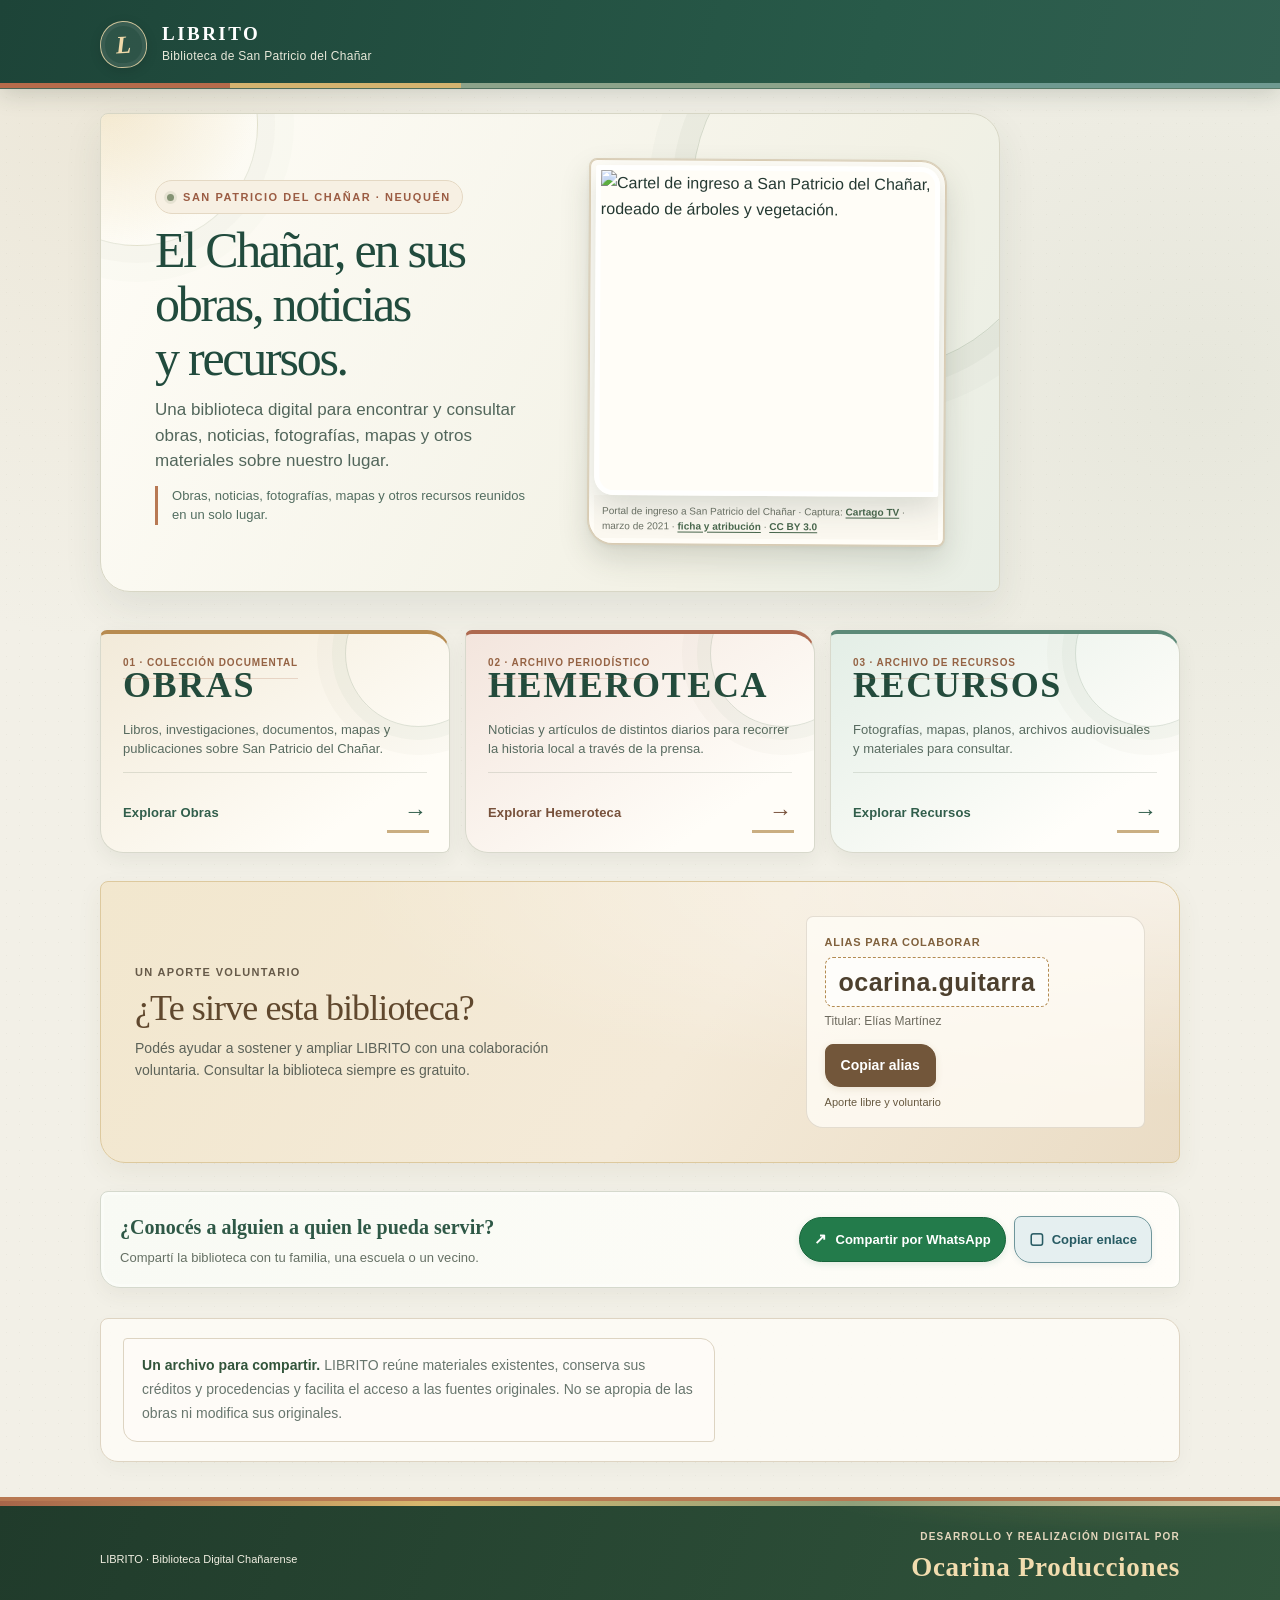
==== commit ddfad1f2: "Actualizar versión de estilos de LIBRITO" ====
--- a/index.html
+++ b/index.html
@@ -15,7 +15,7 @@
 <meta name="twitter:card" content="summary_large_image">
 <meta name="color-scheme" content="light">
 <title>LIBRITO · Biblioteca de San Patricio del Chañar</title>
-<link rel="stylesheet" href="web/estilos.css?v=20261119-recursos2">
+<link rel="stylesheet" href="web/estilos.css?v=20261119-paleta1">
 </head>
 <body class="inicio">
 <a class="salto" href="#contenido">Saltar al contenido</a>
--- a/web/estilos.css
+++ b/web/estilos.css
@@ -1852,3 +1852,60 @@
  .seccion-recursos .cabecera-recursos{padding-top:20px;padding-bottom:18px}
  .seccion-recursos .cabecera-recursos h1{font-size:36px}
 }
+
+/* Paleta editorial LIBRITO: tierra, agua y vegetación. Solo estilos. */
+:root{--papel:#f2f0e7;--papel-claro:#fbfaf4;--blanco:#fffefa;--tinta:#263b34;--verde:#356b58;--verde-oscuro:#1e4539;--verde-suave:#e2eee6;--oliva:#788d72;--tierra:#a75f43;--tierra-claro:#f3e4da;--oro:#c6a15d;--suave:#68766e;--linea:#d9d9ca;--sombra:0 12px 32px rgba(34,62,49,.085)}
+body{background-color:var(--papel);color:var(--tinta)}
+.encabezado{background:linear-gradient(105deg,#1d4438,#285a49 68%,#315f50)}
+.encabezado:after{background:linear-gradient(90deg,#b66b4b 0 18%,#d4b36f 18% 36%,#8ca38a 36% 68%,#6f9a91 68% 100%)}
+.marca-dibujo{border-color:rgba(241,220,174,.82);color:#f0d9a9}
+.presentacion{border-color:#d8d7c6;background:linear-gradient(118deg,#fffdf7 0%,#f2f1e5 72%,#e8eee5 100%)}
+.inicio-presentacion{box-shadow:0 16px 38px rgba(43,70,54,.09)}
+.inicio-hero-copy .lugar,.cabecera-seccion .lugar{color:#9b5c43}
+.inicio-hero-copy h1,.cabecera-seccion h1{color:#214b3d}
+.inicio-hero-copy .bajada{color:#52665b}
+.inicio-hero-nota{border-left-color:#b87953;color:#526d60}
+.inicio-hero-foto img{border:5px solid rgba(255,255,255,.82);box-shadow:0 12px 30px rgba(38,61,48,.16)}
+.puertas-principales .puerta{border-color:#d8d9cc;box-shadow:0 7px 20px rgba(43,66,52,.065)}
+.puertas-principales .puerta-obras{background:linear-gradient(145deg,#f2ead9,#fffdf7 78%)!important;border-top:4px solid #b78b50}
+.puertas-principales .puerta-hemeroteca{background:linear-gradient(145deg,#f3e5dd,#fffdf8 78%)!important;border-top:4px solid #ae6a50}
+.puertas-principales .puerta-recursos{background:linear-gradient(145deg,#e3eee6,#fffefa 78%)!important;border-top:4px solid #5d8a78}
+.puertas-principales .puerta-numero{color:#956344}
+.puertas-principales .puerta-titulo{color:#234b3c}
+.puertas-principales .puerta-ayuda{color:#586b60}
+.puertas-principales .puerta-entrada{color:#315e4b}
+.puertas-principales .puerta:hover{border-color:#9eae9c;box-shadow:0 15px 28px rgba(39,67,50,.13)}
+.donativo{border-color:#ddc99e;background:radial-gradient(ellipse at 100% 0%,rgba(255,255,255,.55),transparent 55%),linear-gradient(125deg,#f2e7ce 0%,#f4ead8 55%,#eadcc5 100%);box-shadow:0 10px 26px rgba(104,79,43,.07)}
+.donativo-sobrelinea{color:#94603e}.donativo h2{color:#60482e}.donativo p{color:#665a49}
+.donativo-alias{border-color:#b38b51;background:rgba(255,255,255,.66);color:#4d402e}
+.donativo-copiar{border-color:#72563a;background:#72563a;color:#fff}.donativo-copiar:hover{background:#57432e}
+.donativo-estado{color:#66583f}
+.compartir-portada{border-color:#d5d9cd;background:linear-gradient(110deg,#f8faf4,#fffdf8)}
+.compartir-portada strong{color:#2e5846}.pie{border-top-color:#b87953}
+.seccion-recursos .cabecera-recursos{background:linear-gradient(120deg,#fffdf7 0%,#edf2e9 100%);border-color:#cbd9ce}
+.seccion-recursos .cabecera-recursos .lugar{color:#9a6545}
+.seccion-recursos .cabecera-recursos h1,.seccion-recursos .titulo-coleccion h2{color:#214b3d}
+.seccion-recursos .cabecera-recursos .bajada{color:#53685b}
+.seccion-recursos .cabecera-recursos .regla{background:#f8f4e9;border-left-color:#b87953;color:#526457}
+.seccion-recursos .titulo-coleccion .sobrelinea{color:#a15e43}
+.seccion-recursos .cantidad{border-color:#d5ddcf;background:#f8fbf6;color:#52685a}
+.seccion-recursos .cantidad strong{color:#356b58}
+.recursos-filtros{border-color:#cad9ce;background:linear-gradient(125deg,#e7efe7,#f6f4e9)}
+.recursos-filtros>label{color:#254d3d}.recursos-filtros input{border-color:#c7d3c7}
+.recursos-filtros input:focus,.recursos-controles select:focus{border-color:#5c8a72;box-shadow:0 0 0 3px rgba(77,130,99,.15);outline:0}
+.recursos-filtros .hemeroteca-limpiar{border-color:#c7a47a;background:#f6eadc;color:#785039}
+.recurso{border-color:#d9dfd5;background:linear-gradient(155deg,#fffefa 0%,#fbfcf7 72%,#edf3ed 100%);box-shadow:0 9px 23px rgba(39,66,51,.075)}
+.recurso:nth-child(3n+1){border-top-color:#6d927b}
+.recurso:nth-child(3n+2){border-top-color:#bd9360;background:linear-gradient(155deg,#fffefa 0%,#fffdf8 72%,#f4eee1 100%)}
+.recurso:nth-child(3n){border-top-color:#ad745d;background:linear-gradient(155deg,#fffefa 0%,#fffaf7 72%,#f4eae4 100%)}
+.recurso-meta{color:#4f7c65}.recurso h3{color:#244b3d}.recurso-descripcion{color:#506158}
+.recurso-dato{border-top-color:#e1e7dd}.recurso-dato dt{color:#6b786d}.recurso-dato dd{color:#354b3e}
+.recurso-etiquetas span{border-color:#d5e1d5;background:#edf4ed;color:#4d6c55}
+.recurso-derechos{border-color:#dce4d9;background:#f3f7f0;color:#536459}
+.recurso-derechos summary,.recurso-fuente{color:#315f49}
+.seccion-recursos .accion{border-color:#376d56;background:#376d56;color:#fff}
+.seccion-recursos .accion:hover{background:#214b3b}
+.seccion-recursos .boton-compartir.whatsapp{background:#e6f0e7;color:#285b3d;border-color:#c8ddca}
+.seccion-recursos .boton-compartir.copiar{background:#f4eadb;color:#725139;border-color:#ddc7a6}
+.recursos-criterio{border-color:#d8dccc;background:linear-gradient(115deg,#f9faf4,#f0f3e9);color:#526357}
+@media(prefers-contrast:more){.puertas-principales .puerta,.recurso,.donativo,.recursos-filtros{border-color:#68796a}}
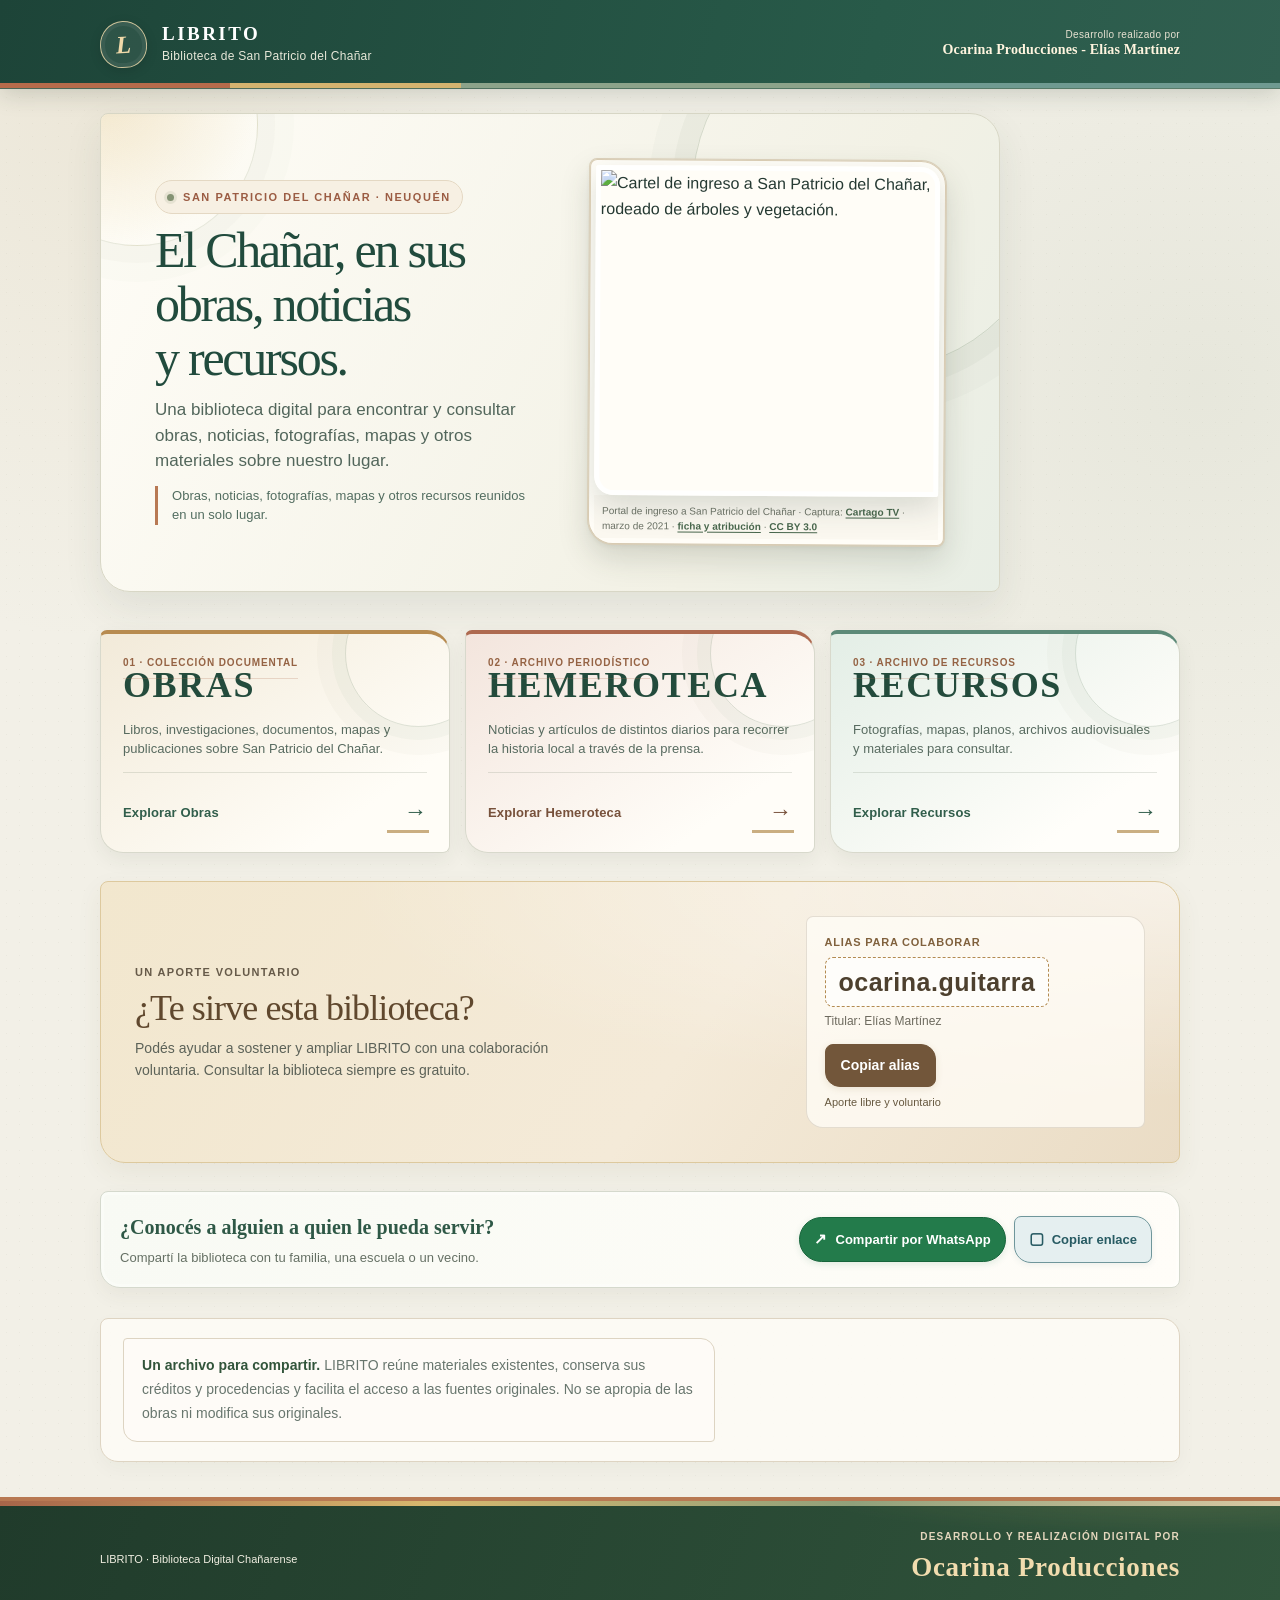
==== commit 8b068f95: "Mostrar crédito de desarrollo en portada" ====
--- a/index.html
+++ b/index.html
@@ -21,6 +21,7 @@
 <a class="salto" href="#contenido">Saltar al contenido</a>
 <header class="encabezado"><div class="contenedor encabezado-interior">
 <a class="marca" href="./" aria-label="LIBRITO, inicio"><span class="marca-dibujo" aria-hidden="true">L</span><span><strong>LIBRITO</strong><small>Biblioteca de San Patricio del Chañar</small></span></a>
+<div class="credito-cabecera">Desarrollo realizado por<br><strong>Ocarina Producciones - Elías Martínez</strong></div>
 </div></header>
 <main class="contenedor" id="contenido">
 <section class="presentacion inicio-presentacion" aria-labelledby="titulo-principal">
--- a/web/estilos.css
+++ b/web/estilos.css
@@ -1909,3 +1909,100 @@
 .seccion-recursos .boton-compartir.copiar{background:#f4eadb;color:#725139;border-color:#ddc7a6}
 .recursos-criterio{border-color:#d8dccc;background:linear-gradient(115deg,#f9faf4,#f0f3e9);color:#526357}
 @media(prefers-contrast:more){.puertas-principales .puerta,.recurso,.donativo,.recursos-filtros{border-color:#68796a}}
+
+
+/* Recursos: tarjetas compactas; la información documental completa queda desplegable. */
+.seccion-recursos .recurso{
+ padding:17px 18px 15px;
+ border-radius:7px 15px 7px 15px;
+ box-shadow:0 5px 15px rgba(39,66,51,.055);
+}
+.seccion-recursos .recurso-meta{
+ margin:0 0 7px;
+ font-size:10px;
+ letter-spacing:.045em;
+ line-height:1.4;
+}
+.seccion-recursos .recurso h3{
+ margin:0 0 12px;
+ font-size:21px;
+ line-height:1.2;
+}
+.seccion-recursos .recurso .accion{
+ min-height:39px;
+ margin:0;
+ padding:8px 14px;
+ font-size:12px;
+}
+.seccion-recursos .recurso-compartir{
+ display:flex;
+ flex-wrap:wrap;
+ align-items:center;
+ gap:7px;
+ margin:9px 0 0;
+}
+.seccion-recursos .recurso-compartir .boton-compartir{
+ min-height:33px;
+ padding:6px 10px;
+ border-radius:7px;
+ font-size:11px;
+}
+.seccion-recursos .recurso-derechos{
+ margin:10px 0 0;
+ padding:8px 0 0;
+ border:0;
+ border-top:1px solid #e1e7dd;
+ border-radius:0;
+ background:transparent;
+ font-size:12px;
+}
+.seccion-recursos .recurso-derechos summary{
+ min-height:30px;
+ display:flex;
+ align-items:center;
+ font-size:11px;
+}
+.seccion-recursos .recurso-derechos .recurso-descripcion{
+ margin:8px 0 10px;
+ font-size:12px;
+ line-height:1.5;
+}
+.seccion-recursos .recurso-datos{
+ display:grid;
+ grid-template-columns:repeat(2,minmax(0,1fr));
+ gap:7px 12px;
+ margin:8px 0;
+}
+.seccion-recursos .recurso-dato{
+ padding-top:6px;
+}
+.seccion-recursos .recurso-dato dt{
+ font-size:10px;
+}
+.seccion-recursos .recurso-dato dd,
+.seccion-recursos .recurso-nota-derechos{
+ font-size:11px;
+ line-height:1.45;
+}
+.seccion-recursos .recurso-nota-derechos{
+ margin:8px 0;
+}
+.seccion-recursos .recurso-etiquetas{
+ margin:8px 0;
+}
+.seccion-recursos .recurso-etiquetas span{
+ font-size:9px;
+}
+@media(max-width:650px){
+ .seccion-recursos .recurso{padding:15px 15px 13px}
+ .seccion-recursos .recurso h3{font-size:20px}
+ .seccion-recursos .recurso-datos{grid-template-columns:1fr}
+}
+
+
+/* Crédito de desarrollo visible en la esquina superior derecha */
+.encabezado-interior{gap:14px}
+.credito-cabecera{margin-left:auto;max-width:260px;color:#e8e2d2;text-align:right;font-size:10px;line-height:1.35;letter-spacing:.035em}
+.credito-cabecera strong{display:block;color:#fff5df;font-family:var(--serif);font-size:14px;font-weight:700;letter-spacing:.01em}
+@media(max-width:680px){.credito-cabecera{max-width:165px;font-size:9px}.credito-cabecera strong{font-size:11px}}
+@media(max-width:390px){.credito-cabecera{max-width:135px;font-size:8px}.credito-cabecera strong{font-size:10px}}
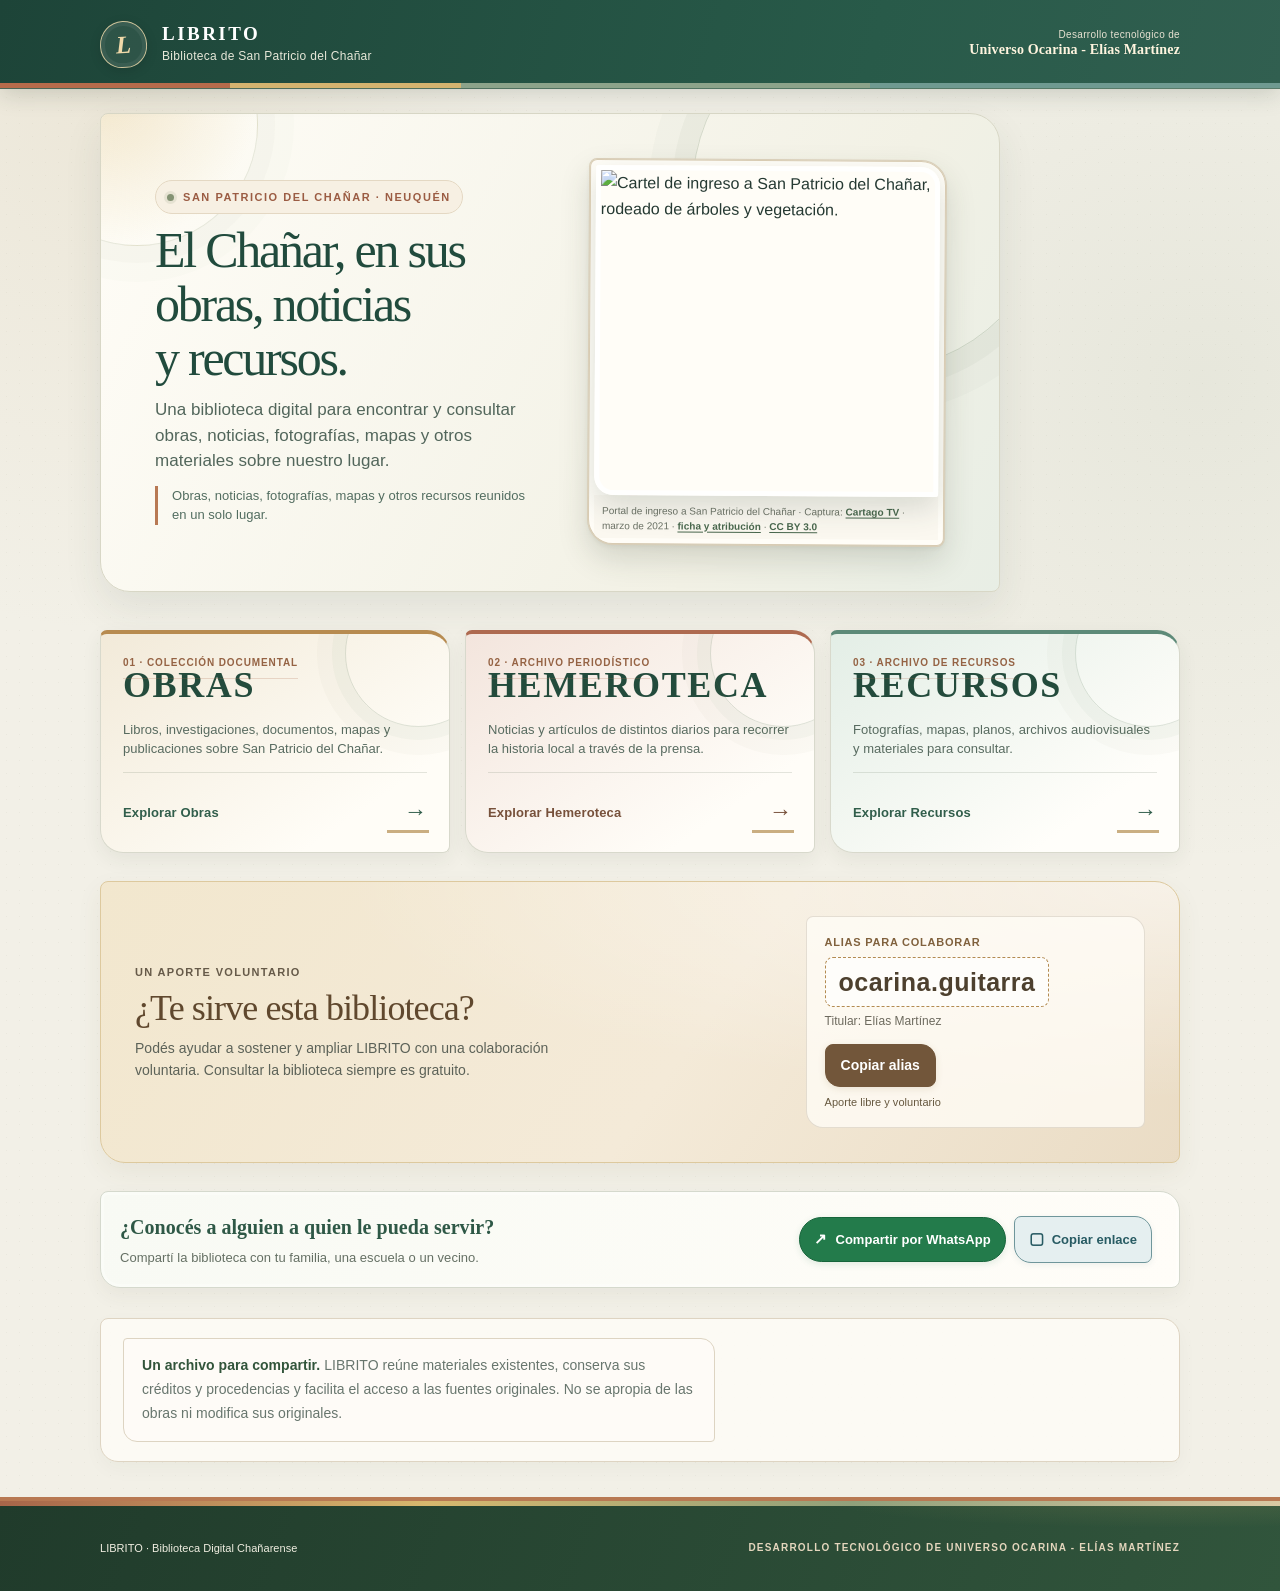
==== commit 6e7af15f: "Actualizar crédito institucional a Universo Ocarina" ====
--- a/index.html
+++ b/index.html
@@ -4,15 +4,15 @@
 <meta charset="utf-8">
 <meta name="viewport" content="width=device-width, initial-scale=1">
 <meta name="theme-color" content="#f3efe4">
-<meta name="description" content="LIBRITO reúne obras, noticias, fotografías, mapas y otros recursos sobre San Patricio del Chañar. Un archivo abierto para familias, escuelas y comunidad.">
+<meta name="description" content="Conocé LIBRITO, la Biblioteca Digital Chañarense: obras, noticias, fotografías, mapas y recursos sobre San Patricio del Chañar. Un espacio de consulta gratuito para toda la comunidad.">
 <meta property="og:type" content="website">
 <meta property="og:locale" content="es_AR">
 <meta property="og:site_name" content="LIBRITO · Biblioteca Digital Chañarense">
 <meta property="og:title" content="LIBRITO · Biblioteca de San Patricio del Chañar">
-<meta property="og:description" content="Documentos, investigaciones, mapas y memoria periodística de San Patricio del Chañar, reunidos en un solo lugar.">
+<meta property="og:description" content="Un espacio abierto para descubrir y consultar obras, noticias, fotografías, mapas y memoria de San Patricio del Chañar. Con créditos y enlaces a las fuentes originales.">
 <meta property="og:url" content="https://eliasmartinezcultural-glitch.github.io/LIBRITO/">
-<meta property="og:image" content="https://upload.wikimedia.org/wikipedia/commons/b/bf/San_Patricio_del_Cha%C3%B1ar.png">
-<meta name="twitter:card" content="summary_large_image">
+<meta property="og:image" content="https://upload.wikimedia.org/wikipedia/commons/b/bf/San_Patricio_del_Cha%C3%B1ar.png"><meta property="og:image:alt" content="Portal de ingreso a San Patricio del Chañar. Imagen de referencia de la localidad.">
+<meta name="twitter:image" content="https://upload.wikimedia.org/wikipedia/commons/b/bf/San_Patricio_del_Cha%C3%B1ar.png"><meta name="twitter:card" content="summary_large_image">
 <meta name="color-scheme" content="light">
 <title>LIBRITO · Biblioteca de San Patricio del Chañar</title>
 <link rel="stylesheet" href="web/estilos.css?v=20261119-paleta1">
@@ -21,7 +21,7 @@
 <a class="salto" href="#contenido">Saltar al contenido</a>
 <header class="encabezado"><div class="contenedor encabezado-interior">
 <a class="marca" href="./" aria-label="LIBRITO, inicio"><span class="marca-dibujo" aria-hidden="true">L</span><span><strong>LIBRITO</strong><small>Biblioteca de San Patricio del Chañar</small></span></a>
-<div class="credito-cabecera">Desarrollo realizado por<br><strong>Ocarina Producciones - Elías Martínez</strong></div>
+<div class="credito-cabecera">Desarrollo tecnológico de<br><strong>Universo Ocarina - Elías Martínez</strong></div>
 </div></header>
 <main class="contenedor" id="contenido">
 <section class="presentacion inicio-presentacion" aria-labelledby="titulo-principal">
@@ -82,13 +82,13 @@
 
 <section class="compartir-portada" aria-label="Compartir LIBRITO">
   <div><strong>¿Conocés a alguien a quien le pueda servir?</strong><span>Compartí la biblioteca con tu familia, una escuela o un vecino.</span></div>
-  <div class="compartir-portada-acciones"><a class="boton-compartir whatsapp" href="https://wa.me/?text=Te%20comparto%20LIBRITO%2C%20la%20Biblioteca%20Digital%20Cha%C3%B1arense.%20Re%C3%BAne%20documentos%2C%20mapas%2C%20investigaciones%20y%20noticias%20sobre%20San%20Patricio%20del%20Cha%C3%B1ar%2C%20respetando%20sus%20cr%C3%A9ditos%20y%20fuentes%20originales.%20La%20consulta%20es%20gratuita%3A%20https%3A%2F%2Feliasmartinezcultural-glitch.github.io%2FLIBRITO%2F" target="_blank" rel="noopener noreferrer">Compartir por WhatsApp</a><button class="boton-compartir copiar" type="button" data-copiar-url="https://eliasmartinezcultural-glitch.github.io/LIBRITO/">Copiar enlace</button><span class="estado-copiar" aria-live="polite"></span></div>
+  <div class="compartir-portada-acciones"><a class="boton-compartir whatsapp" href="https://wa.me/?text=Hola%2C%20te%20quiero%20compartir%20LIBRITO%2C%20la%20Biblioteca%20Digital%20Cha%C3%B1arense.%20Es%20un%20espacio%20de%20consulta%20gratuita%20con%20obras%2C%20noticias%2C%20fotograf%C3%ADas%2C%20mapas%20y%20otros%20materiales%20sobre%20San%20Patricio%20del%20Cha%C3%B1ar.%20Cada%20referencia%20conserva%20sus%20cr%C3%A9ditos%20y%20fuentes%20originales.%20Ojal%C3%A1%20te%20resulte%20%C3%BAtil%3A%20https%3A%2F%2Feliasmartinezcultural-glitch.github.io%2FLIBRITO%2F" target="_blank" rel="noopener noreferrer">Compartir por WhatsApp</a><button class="boton-compartir copiar" type="button" data-copiar-url="https://eliasmartinezcultural-glitch.github.io/LIBRITO/">Copiar enlace</button><span class="estado-copiar" aria-live="polite"></span></div>
 </section>
 <section class="nota-biblioteca nota-inicio" aria-label="Cómo funciona LIBRITO">
 <p><strong>Un archivo para compartir.</strong> LIBRITO reúne materiales existentes, conserva sus créditos y procedencias y facilita el acceso a las fuentes originales. No se apropia de las obras ni modifica sus originales.</p>
 </section>
 </main>
-<footer class="pie"><div class="contenedor pie-interior"><span>LIBRITO · Biblioteca Digital Chañarense</span><span class="pie-creditos"><strong>Desarrollo y realización digital por</strong><b>Ocarina Producciones</b></span></div></footer>
+<footer class="pie"><div class="contenedor pie-interior"><span>LIBRITO · Biblioteca Digital Chañarense</span><span class="pie-creditos"><strong>Desarrollo tecnológico de Universo Ocarina - Elías Martínez</strong></span></div></footer>
 <script src="web/compartir.js?v=20261119-escuelas-compartir1"></script>
 <script>
 (() => {
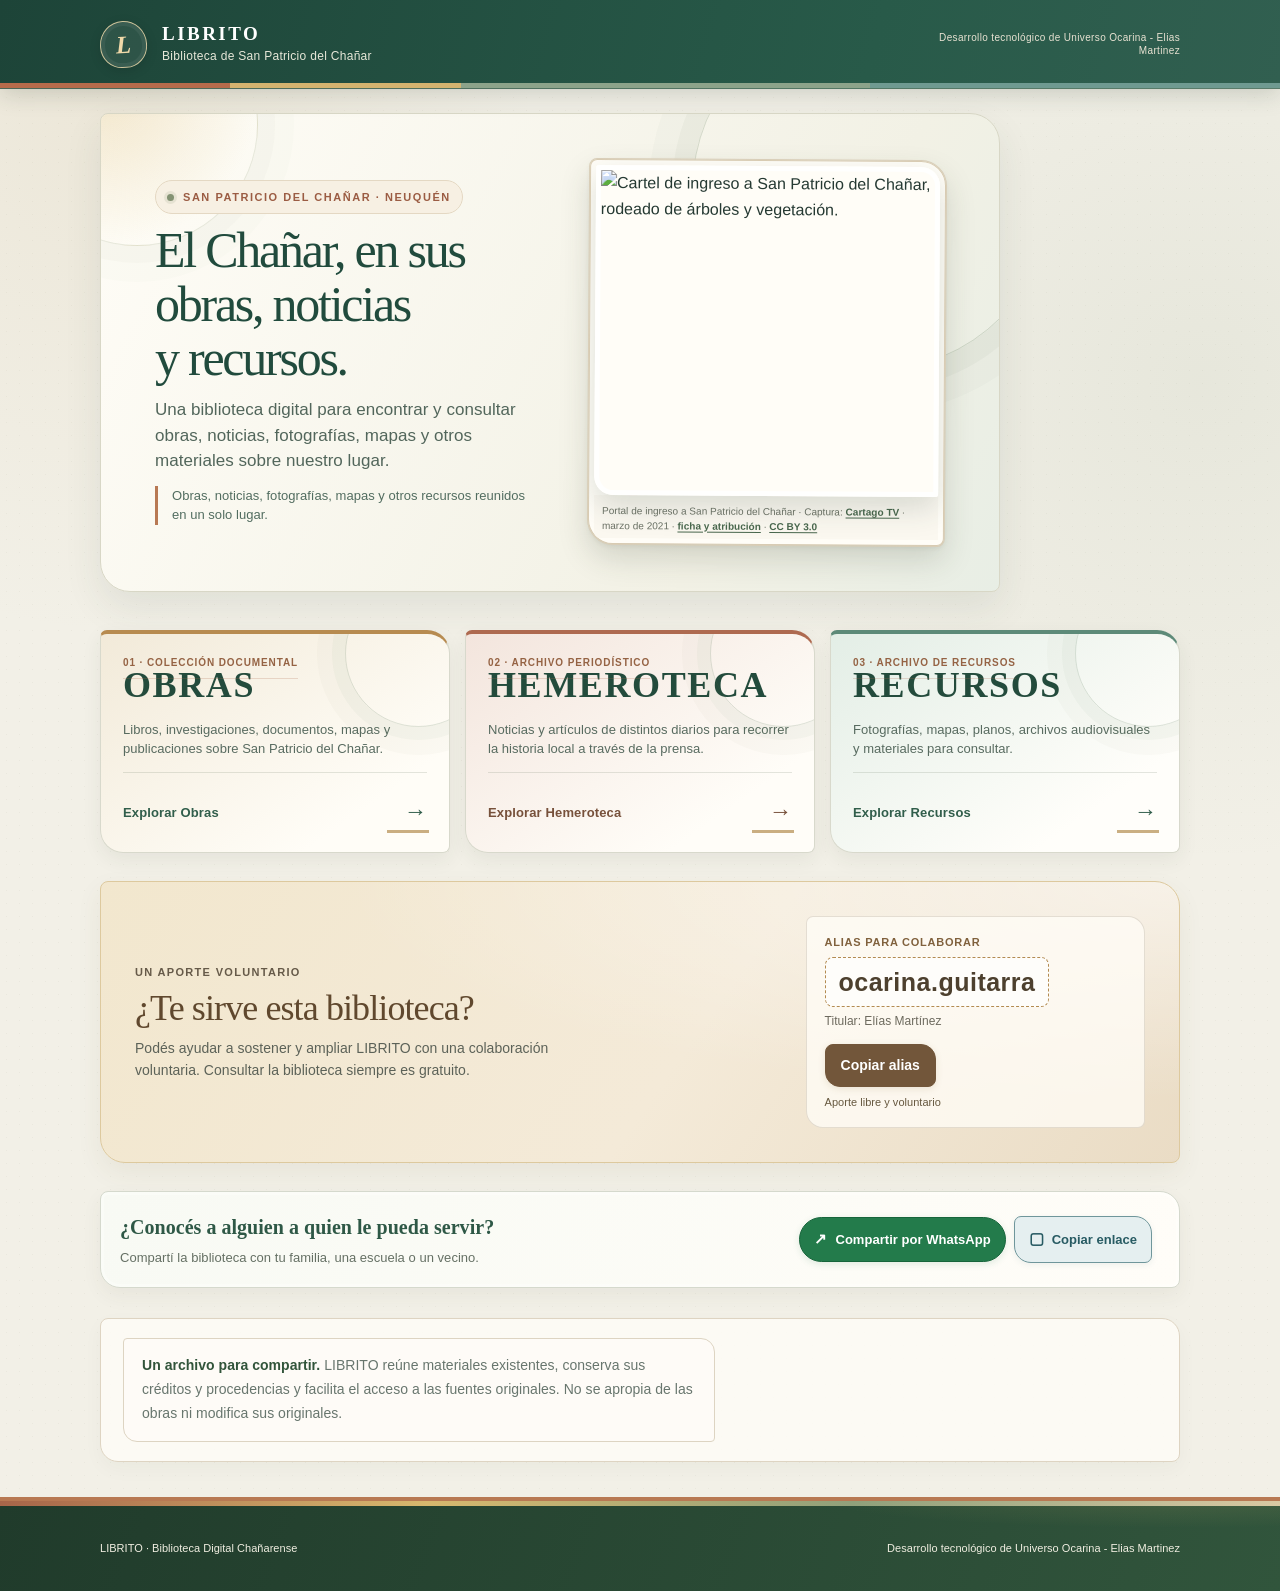
==== commit 0032e99a: "Unificar créditos exactos de Universo Ocarina" ====
--- a/index.html
+++ b/index.html
@@ -21,7 +21,7 @@
 <a class="salto" href="#contenido">Saltar al contenido</a>
 <header class="encabezado"><div class="contenedor encabezado-interior">
 <a class="marca" href="./" aria-label="LIBRITO, inicio"><span class="marca-dibujo" aria-hidden="true">L</span><span><strong>LIBRITO</strong><small>Biblioteca de San Patricio del Chañar</small></span></a>
-<div class="credito-cabecera">Desarrollo tecnológico de<br><strong>Universo Ocarina - Elías Martínez</strong></div>
+<div class="credito-cabecera">Desarrollo tecnológico de Universo Ocarina - Elias Martinez</div>
 </div></header>
 <main class="contenedor" id="contenido">
 <section class="presentacion inicio-presentacion" aria-labelledby="titulo-principal">
@@ -88,7 +88,7 @@
 <p><strong>Un archivo para compartir.</strong> LIBRITO reúne materiales existentes, conserva sus créditos y procedencias y facilita el acceso a las fuentes originales. No se apropia de las obras ni modifica sus originales.</p>
 </section>
 </main>
-<footer class="pie"><div class="contenedor pie-interior"><span>LIBRITO · Biblioteca Digital Chañarense</span><span class="pie-creditos"><strong>Desarrollo tecnológico de Universo Ocarina - Elías Martínez</strong></span></div></footer>
+<footer class="pie"><div class="contenedor pie-interior"><span>LIBRITO · Biblioteca Digital Chañarense</span><span class="pie-creditos">Desarrollo tecnológico de Universo Ocarina - Elias Martinez</span></div></footer>
 <script src="web/compartir.js?v=20261119-escuelas-compartir1"></script>
 <script>
 (() => {
